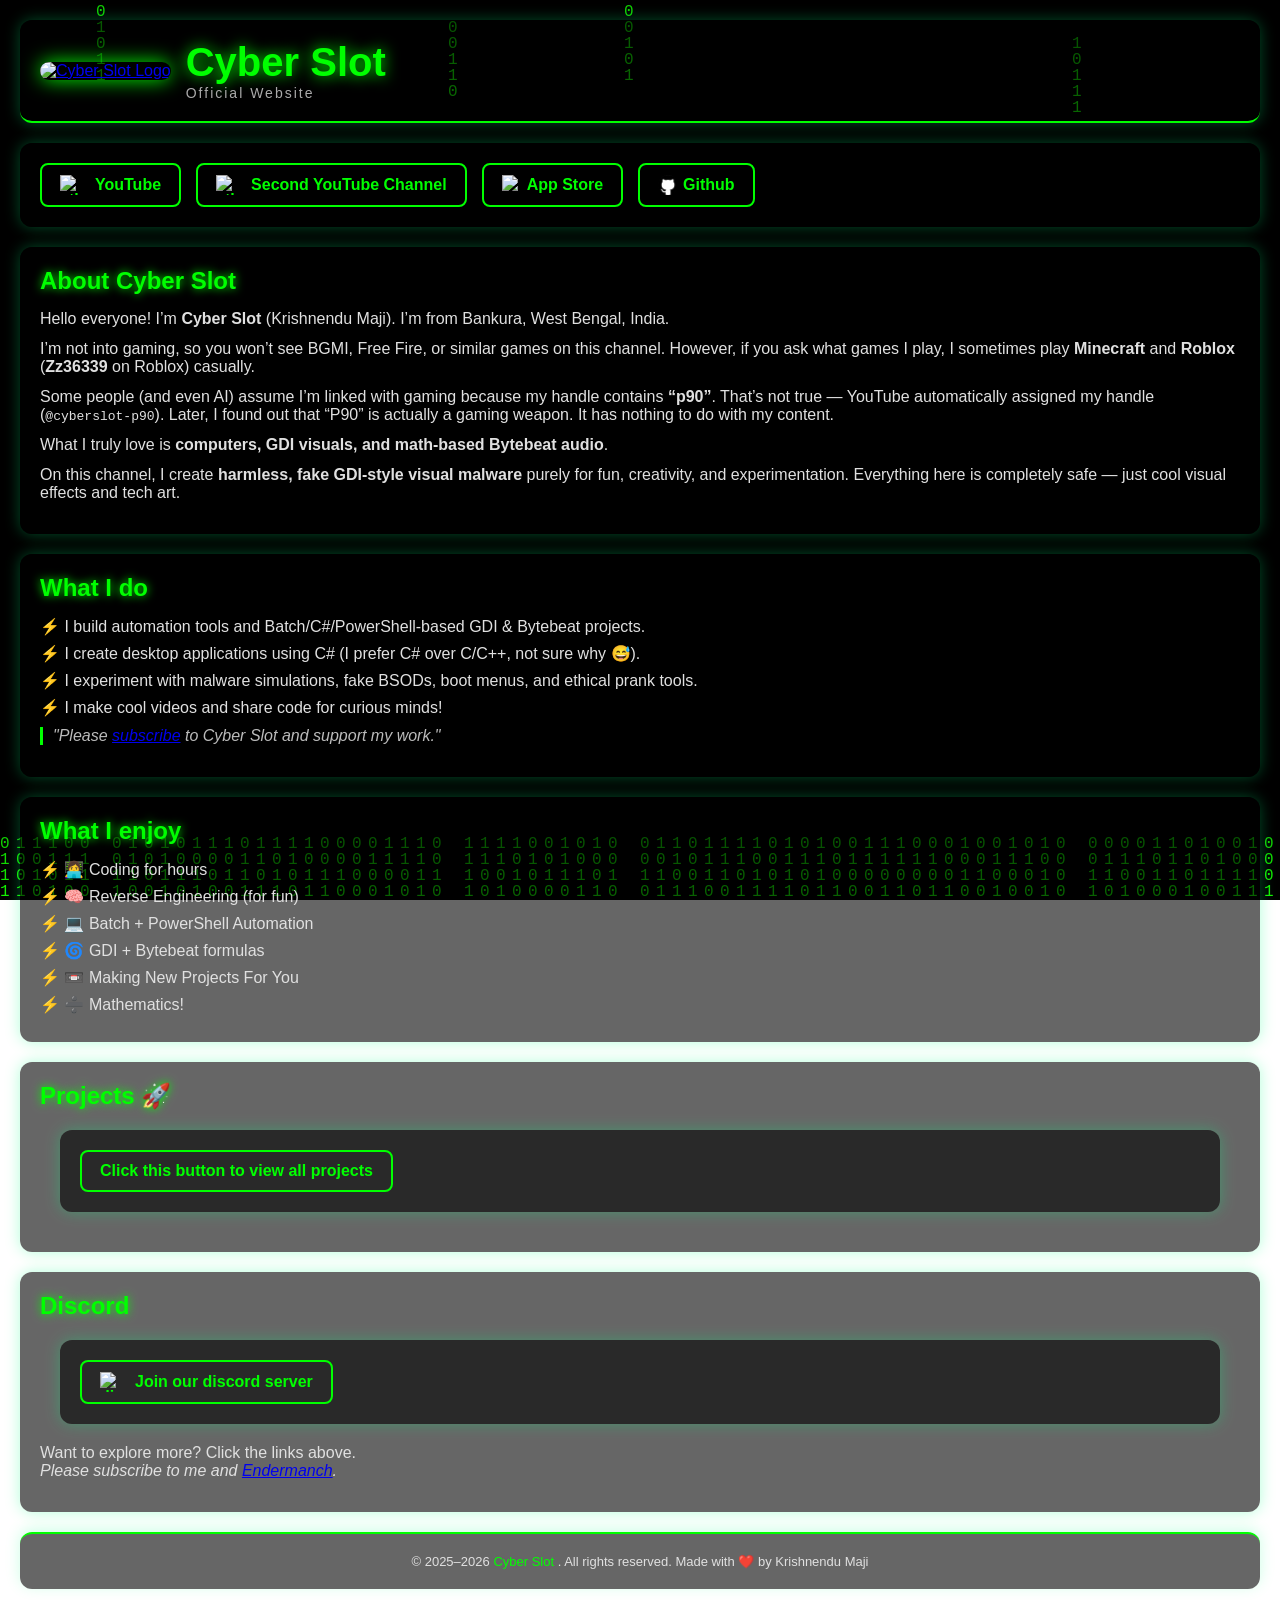
==== index.html @ 49facb72 "Fix HTML: close missing <p> in Discord section" ====
<!DOCTYPE html>
<html lang="en">
<head>
  <meta charset="UTF-8">
  <meta name="robots" content="index, follow" />
  <meta name="google-site-verification" content="vunyrB7Yv_FIi_WZ-i64jM0UIx1JqRBuxealLglxQJ4" />
  
  <script type="application/ld+json">
  {
    "@context": "https://schema.org",
    "@type": "WebSite",
    "name": "Cyber Slot",
    "url": "https://csp90.pages.dev/"
  }
  </script>

  <meta property="og:site_name" content="Cyber Slot" />
  <meta property="og:title" content="Cyber Slot - Official Website" />
  <meta property="og:description" content="I'm Cyber Slot — a C# developer, automation enthusiast, and creator of harmless GDI-style visual tech art." />
  <meta property="og:image" content="https://csp90.pages.dev/favicon.png" />
  <meta property="og:type" content="website" />
  
  <title>Cyber Slot - Official Website</title>
  <link rel="canonical" href="https://csp90.pages.dev/"/>
  <link rel="icon" href="favicon.ico" type="image/x-icon">
  <link rel="stylesheet" href="style.css">
</head>

<body>
  <canvas id="matrix"></canvas>

  <header>
    <a href="https://csp90.pages.dev/yt" target="_blank" rel="noopener noreferrer">
      <img src="https://yt3.googleusercontent.com/VQ8g2TGeoEJDsfAl1ET-XFnSaG0DplnfKsC61db86zGYPdoyXzYzHeJlGKkMxtomoSl0sKAn=s120-c-k-c0x00ffffff-no-rj" alt="Cyber Slot Logo">
    </a>
    <div>
      <h1>Cyber Slot</h1>
      <div class="subtitle">Official Website</div>
    </div>
  </header>

  <nav>
    <a href="https://csp90.pages.dev/yt" target="_blank" rel="noopener noreferrer" style="display: flex; align-items: center; gap: 5px;">
     <img src="https://upload.wikimedia.org/wikipedia/commons/thumb/0/09/YouTube_full-color_icon_%282017%29.svg/120px-YouTube_full-color_icon_%282017%29.svg.png" 
       alt="ytlogo" 
       style="width: 30px; height: 20px; gap: 8px;">
       YouTube
    </a>
    <a href="https://csp90.pages.dev/yt2" target="_blank" rel="noopener noreferrer" style="display: flex; align-items: center; gap: 5px;">
     <img src="https://upload.wikimedia.org/wikipedia/commons/thumb/0/09/YouTube_full-color_icon_%282017%29.svg/120px-YouTube_full-color_icon_%282017%29.svg.png" 
       alt="ytlogo" 
       style="width: 30px; height: 20px; gap: 8px;">
       Second YouTube Channel
    </a>
    <a href="https://csp90.pages.dev/appstore" target="_blank" rel="noopener noreferrer" style="display: flex; align-items: center; gap: 5px;">
     <img src="https://avatars.githubusercontent.com/u/210217738?v=4" 
       alt="appstorelogo" 
       style="width: 20px; height: 20px; gap: 8px;">
       App Store
    </a>
    <a href="https://csp90.pages.dev/github" target="_blank" rel="noopener noreferrer" style="display: flex; align-items: center; gap: 5px;">
     <img src="github.png" 
       alt="githublogo" 
       style="width: 20px; height: 20px; gap: 8px;">
       Github
    </a>
</nav>

 <div class="section">
  <h2>About Cyber Slot</h2>

  <p>
    Hello everyone! I’m <strong>Cyber Slot</strong> (Krishnendu Maji).
    I’m from Bankura, West Bengal, India.
  </p>

  <p>
    I’m not into gaming, so you won’t see BGMI, Free Fire, or similar games on this channel.
    However, if you ask what games I play, I sometimes play <strong>Minecraft</strong> and <strong>Roblox</strong> (<strong>Zz36339</strong> on Roblox) casually.
  </p>

  <p>
    Some people (and even AI) assume I’m linked with gaming because my handle contains
    <strong>“p90”</strong>.
    That’s not true — YouTube automatically assigned my handle
    (<code>@cyberslot-p90</code>).
    Later, I found out that “P90” is actually a gaming weapon.
    It has nothing to do with my content.
  </p>

  <p>
    What I truly love is <strong>computers, GDI visuals, and math‑based Bytebeat audio</strong>.
  </p>

  <p>
    On this channel, I create <strong>harmless, fake GDI‑style visual malware</strong>
    purely for fun, creativity, and experimentation.
    Everything here is completely safe — just cool visual effects and tech art.
  </p>
</div>
  
  
  <div class="section">
    <h2>What I do</h2>
    <ul>
      <li>I build automation tools and Batch/C#/PowerShell-based GDI & Bytebeat projects.</li>
      <li>I create desktop applications using C# (I prefer C# over C/C++, not sure why 😅).</li>
      <li>I experiment with malware simulations, fake BSODs, boot menus, and ethical prank tools.</li>
      <li>I make cool videos and share code for curious minds!</li>
    </ul>
    <p class="quote">
      "Please <a href="https://www.youtube.com/channel/UCON2q5tin1NHZ0J6G7Yi_Kw?sub_confirmation=1" target="_blank" rel="noopener noreferrer">
      subscribe</a> to Cyber Slot and support my work."
    </p>
  </div>

  <div class="section">
    <h2>What I enjoy</h2>
    <ul>
      <li>👩‍💻 Coding for hours</li>
      <li>🧠 Reverse Engineering (for fun)</li>
      <li>💻 Batch + PowerShell Automation</li>
      <li>🌀 GDI + Bytebeat formulas</li>
      <li>📼 Making New Projects For You</li>
      <li>➗ Mathematics!</li>
    </ul>
  </div>

  <div class="section">
    <h2>Projects 🚀</h2>
    <nav>
      <a href="https://csp90.pages.dev/appstore" target="_blank" rel="noopener noreferrer">Click this button to view all projects</a>
    </nav>
  </div>

  <div class="section">
    <h2>Discord</h2>
    <nav>
      <a href="https://csp90.pages.dev/discord" target="_blank" rel="noopener noreferrer" style="display: flex; align-items: center; gap: 5px;">
     <img src="https://cdn.prod.website-files.com/6257adef93867e50d84d30e2/66e278299a53f5bf88615e90_Symbol.svg" 
       alt="discordlogo" 
       style="width: 30px; height: 20px; gap: 8px;">
       Join our discord server
    </a>
    </nav>
    <p>Want to explore more? Click the links above. <br>
    <em>Please subscribe to me and <a href="https://www.youtube.com/@Endermanch" target="_blank" rel="noopener noreferrer">Endermanch</a>.</em>
    </p>
  </div>

  <footer>
  &copy; 2025–<script>document.write(new Date().getFullYear())</script>
  <a href="https://csp90.pages.dev/yt" target="_blank" rel="noopener noreferrer">
    Cyber Slot
  </a>.
  All rights reserved. Made with ❤️ by Krishnendu Maji
</footer>
  
  <!-- Matrix Rain & AI Script -->
<script src="matrix.js"></script>
<script src="ai.js"></script>
</body>
</html>
---- style.css ----
/* Reset */
    * {
      margin: 0;
      padding: 0;
      box-sizing: border-box;
    }    

    body {
      font-family: 'Segoe UI', sans-serif;
      color: #e0e0e0;
      overflow-x: hidden;
    }

    /* Matrix Rain Canvas */
    #matrix {
      position: fixed;
      top: 0; left: 0;
      width: 100%;
      height: 100%;
      z-index: -1;
      background: black;
    }

    /* Content Layout */
    header, nav, .section, footer {
      background: rgba(0, 0, 0, 0.6);
      border-radius: 12px;
      padding: 20px;
      margin: 20px;
      box-shadow: 0 0 15px rgba(0,255,128,0.3);
    }

    header {
      display: flex;
      align-items: center;
      gap: 15px;
      border-bottom: 2px solid #0f0;
    }

    header img {
      width: 75px;
      border-radius: 12px;
      box-shadow: 0 0 20px #0f0;
      transition: transform 0.4s ease;
    }

    header img:hover {
      transform: scale(1.15) rotate(6deg);
    }

    h1 {
      font-size: 2.5em;
      color: #0f0;
      text-shadow: 0 0 15px #0f0;
    }

    .subtitle {
      font-size: 14px;
      color: #aaa;
      letter-spacing: 2px;
    }

    nav {
      display: flex;
      gap: 15px;
      flex-wrap: wrap;
    }

    nav a {
      padding: 10px 18px;
      color: #0f0;
      text-decoration: none;
      font-weight: bold;
      border: 2px solid #0f0;
      border-radius: 8px;
      transition: 0.3s;
    }

    nav a:hover {
      background: #0f0;
      color: black;
      box-shadow: 0 0 20px #0f0;
    }


    .section h2 {
      color: #0f0;
      text-shadow: 0 0 10px #0f0;
      margin-bottom: 15px;
    }

    .section p {
    margin-bottom: 12px;
    }


    ul {
      list-style: none;
    }

    li {
      margin: 8px 0;
    }

    li::before {
      content: "⚡ ";
      color: #0f0;
    }

    .quote {
      font-style: italic;
      color: #bbb;
      border-left: 3px solid #0f0;
      padding-left: 10px;
      margin-top: 10px;
    }

    footer {
      text-align: center;
      font-size: 13px;
      border-top: 2px solid #0f0;
      box-shadow: 0 -3px 15px rgba(0,255,128,0.2);
    }

    footer a {
      color: #0f0;
      text-decoration: none;
    }

    footer a:hover {
      text-shadow: 0 0 10px #0f0;
    }
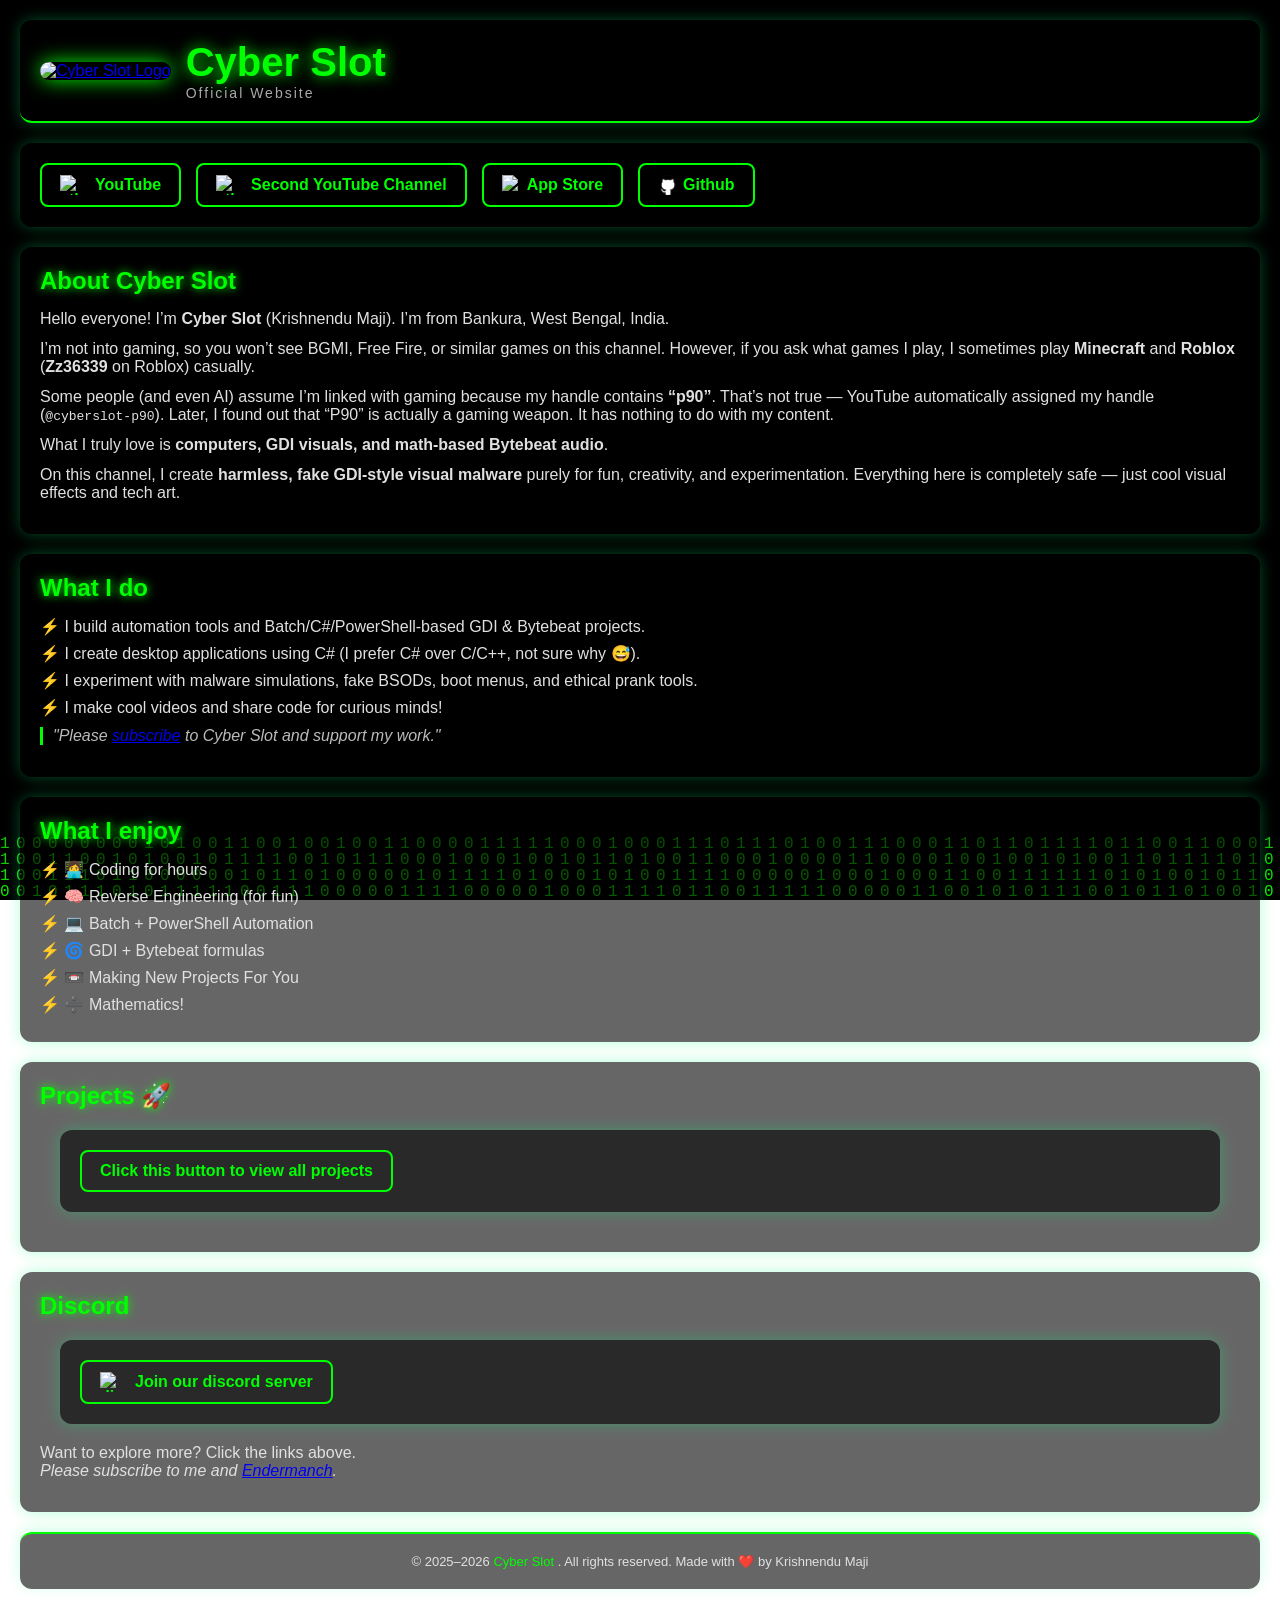
==== commit 11fb9ddd: "Update index.html" ====
--- a/index.html
+++ b/index.html
@@ -10,18 +10,18 @@
     "@context": "https://schema.org",
     "@type": "WebSite",
     "name": "Cyber Slot",
-    "url": "https://csp90.pages.dev/"
+    "url": "https://ytcyberslotp90.github.io"
   }
   </script>
 
   <meta property="og:site_name" content="Cyber Slot" />
   <meta property="og:title" content="Cyber Slot - Official Website" />
   <meta property="og:description" content="I'm Cyber Slot — a C# developer, automation enthusiast, and creator of harmless GDI-style visual tech art." />
-  <meta property="og:image" content="https://csp90.pages.dev/favicon.png" />
+  <meta property="og:image" content="https://ytcyberslotp90.github.io/favicon.ico" />
   <meta property="og:type" content="website" />
   
   <title>Cyber Slot - Official Website</title>
-  <link rel="canonical" href="https://csp90.pages.dev/"/>
+  <link rel="canonical" href="https://ytcyberslotp90.github.io/"/>
   <link rel="icon" href="favicon.ico" type="image/x-icon">
   <link rel="stylesheet" href="style.css">
 </head>
@@ -30,7 +30,7 @@
   <canvas id="matrix"></canvas>
 
   <header>
-    <a href="https://csp90.pages.dev/yt" target="_blank" rel="noopener noreferrer">
+    <a href="https://www.youtube.com/@CyberSlot-P90" target="_blank" rel="noopener noreferrer">
       <img src="https://yt3.googleusercontent.com/VQ8g2TGeoEJDsfAl1ET-XFnSaG0DplnfKsC61db86zGYPdoyXzYzHeJlGKkMxtomoSl0sKAn=s120-c-k-c0x00ffffff-no-rj" alt="Cyber Slot Logo">
     </a>
     <div>
@@ -40,25 +40,25 @@
   </header>
 
   <nav>
-    <a href="https://csp90.pages.dev/yt" target="_blank" rel="noopener noreferrer" style="display: flex; align-items: center; gap: 5px;">
+    <a href="https://www.youtube.com/@CyberSlot-P90" target="_blank" rel="noopener noreferrer" style="display: flex; align-items: center; gap: 5px;">
      <img src="https://upload.wikimedia.org/wikipedia/commons/thumb/0/09/YouTube_full-color_icon_%282017%29.svg/120px-YouTube_full-color_icon_%282017%29.svg.png" 
        alt="ytlogo" 
        style="width: 30px; height: 20px; gap: 8px;">
        YouTube
     </a>
-    <a href="https://csp90.pages.dev/yt2" target="_blank" rel="noopener noreferrer" style="display: flex; align-items: center; gap: 5px;">
+    <a href="https://www.youtube.com/@krishnendumajivlogs8626-z9h" target="_blank" rel="noopener noreferrer" style="display: flex; align-items: center; gap: 5px;">
      <img src="https://upload.wikimedia.org/wikipedia/commons/thumb/0/09/YouTube_full-color_icon_%282017%29.svg/120px-YouTube_full-color_icon_%282017%29.svg.png" 
        alt="ytlogo" 
        style="width: 30px; height: 20px; gap: 8px;">
        Second YouTube Channel
     </a>
-    <a href="https://csp90.pages.dev/appstore" target="_blank" rel="noopener noreferrer" style="display: flex; align-items: center; gap: 5px;">
+    <a href="https://ytcyberslotp90.github.io/appstore" target="_blank" rel="noopener noreferrer" style="display: flex; align-items: center; gap: 5px;">
      <img src="https://avatars.githubusercontent.com/u/210217738?v=4" 
        alt="appstorelogo" 
        style="width: 20px; height: 20px; gap: 8px;">
        App Store
     </a>
-    <a href="https://csp90.pages.dev/github" target="_blank" rel="noopener noreferrer" style="display: flex; align-items: center; gap: 5px;">
+    <a href="https://github.com/ytcyberslotp90" target="_blank" rel="noopener noreferrer" style="display: flex; align-items: center; gap: 5px;">
      <img src="github.png" 
        alt="githublogo" 
        style="width: 20px; height: 20px; gap: 8px;">
@@ -129,14 +129,14 @@
   <div class="section">
     <h2>Projects 🚀</h2>
     <nav>
-      <a href="https://csp90.pages.dev/appstore" target="_blank" rel="noopener noreferrer">Click this button to view all projects</a>
+      <a href="https://ytcyberslotp90.github.io/appstore" target="_blank" rel="noopener noreferrer">Click this button to view all projects</a>
     </nav>
   </div>
 
   <div class="section">
     <h2>Discord</h2>
     <nav>
-      <a href="https://csp90.pages.dev/discord" target="_blank" rel="noopener noreferrer" style="display: flex; align-items: center; gap: 5px;">
+      <a href="http://dsc.gg/cyberslotp90" target="_blank" rel="noopener noreferrer" style="display: flex; align-items: center; gap: 5px;">
      <img src="https://cdn.prod.website-files.com/6257adef93867e50d84d30e2/66e278299a53f5bf88615e90_Symbol.svg" 
        alt="discordlogo" 
        style="width: 30px; height: 20px; gap: 8px;">
@@ -150,13 +150,12 @@
 
   <footer>
   &copy; 2025–<script>document.write(new Date().getFullYear())</script>
-  <a href="https://csp90.pages.dev/yt" target="_blank" rel="noopener noreferrer">
+  <a href="https://www.youtube.com/@CyberSlot-P90" target="_blank" rel="noopener noreferrer">
     Cyber Slot
   </a>.
   All rights reserved. Made with ❤️ by Krishnendu Maji
 </footer>
-  
-  <!-- Matrix Rain & AI Script -->
+
 <script src="matrix.js"></script>
 <script src="ai.js"></script>
 </body>
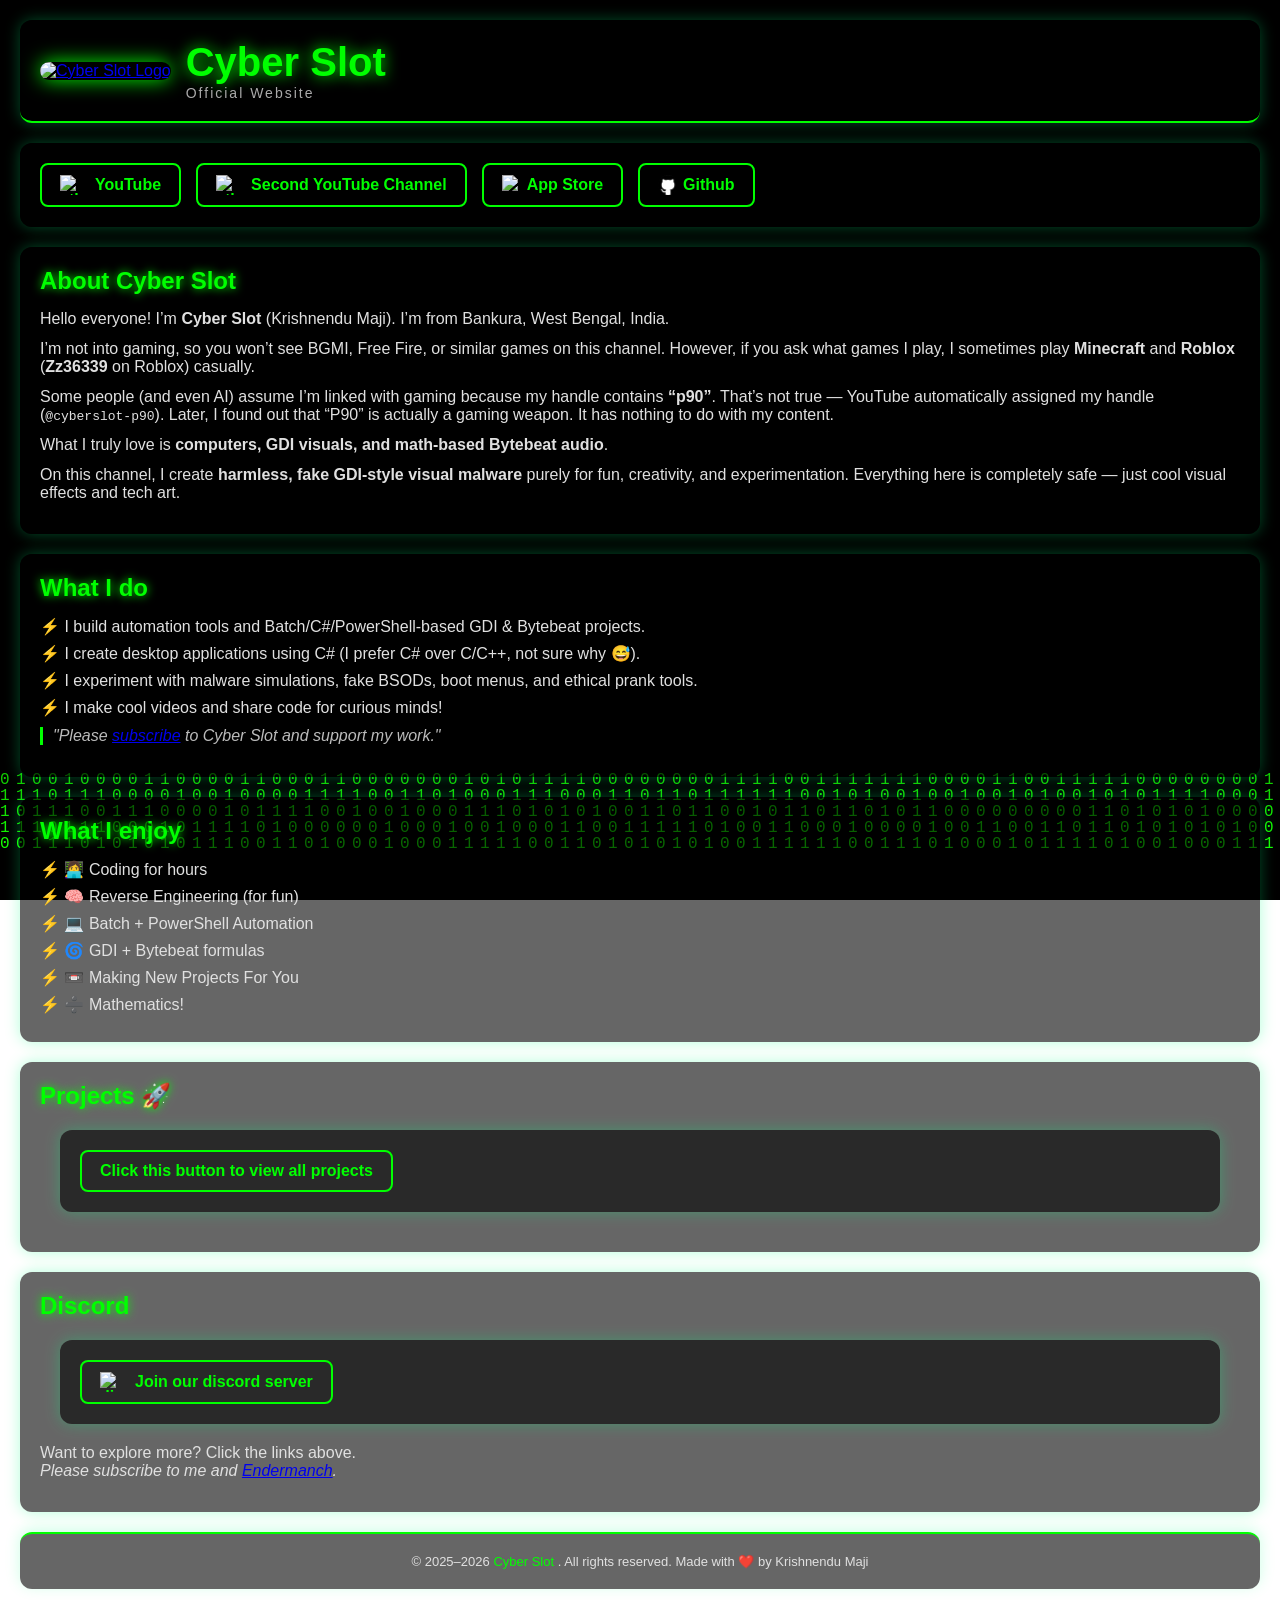
==== commit dfe415a1: "Update Google site verification meta tag" ====
--- a/index.html
+++ b/index.html
@@ -3,7 +3,7 @@
 <head>
   <meta charset="UTF-8">
   <meta name="robots" content="index, follow" />
-  <meta name="google-site-verification" content="vunyrB7Yv_FIi_WZ-i64jM0UIx1JqRBuxealLglxQJ4" />
+  <meta name="google-site-verification" content="iUZ8dsYLLbBvTRev3mJI4wjUpJKiLmA9rTaW84k38V4" />
   
   <script type="application/ld+json">
   {
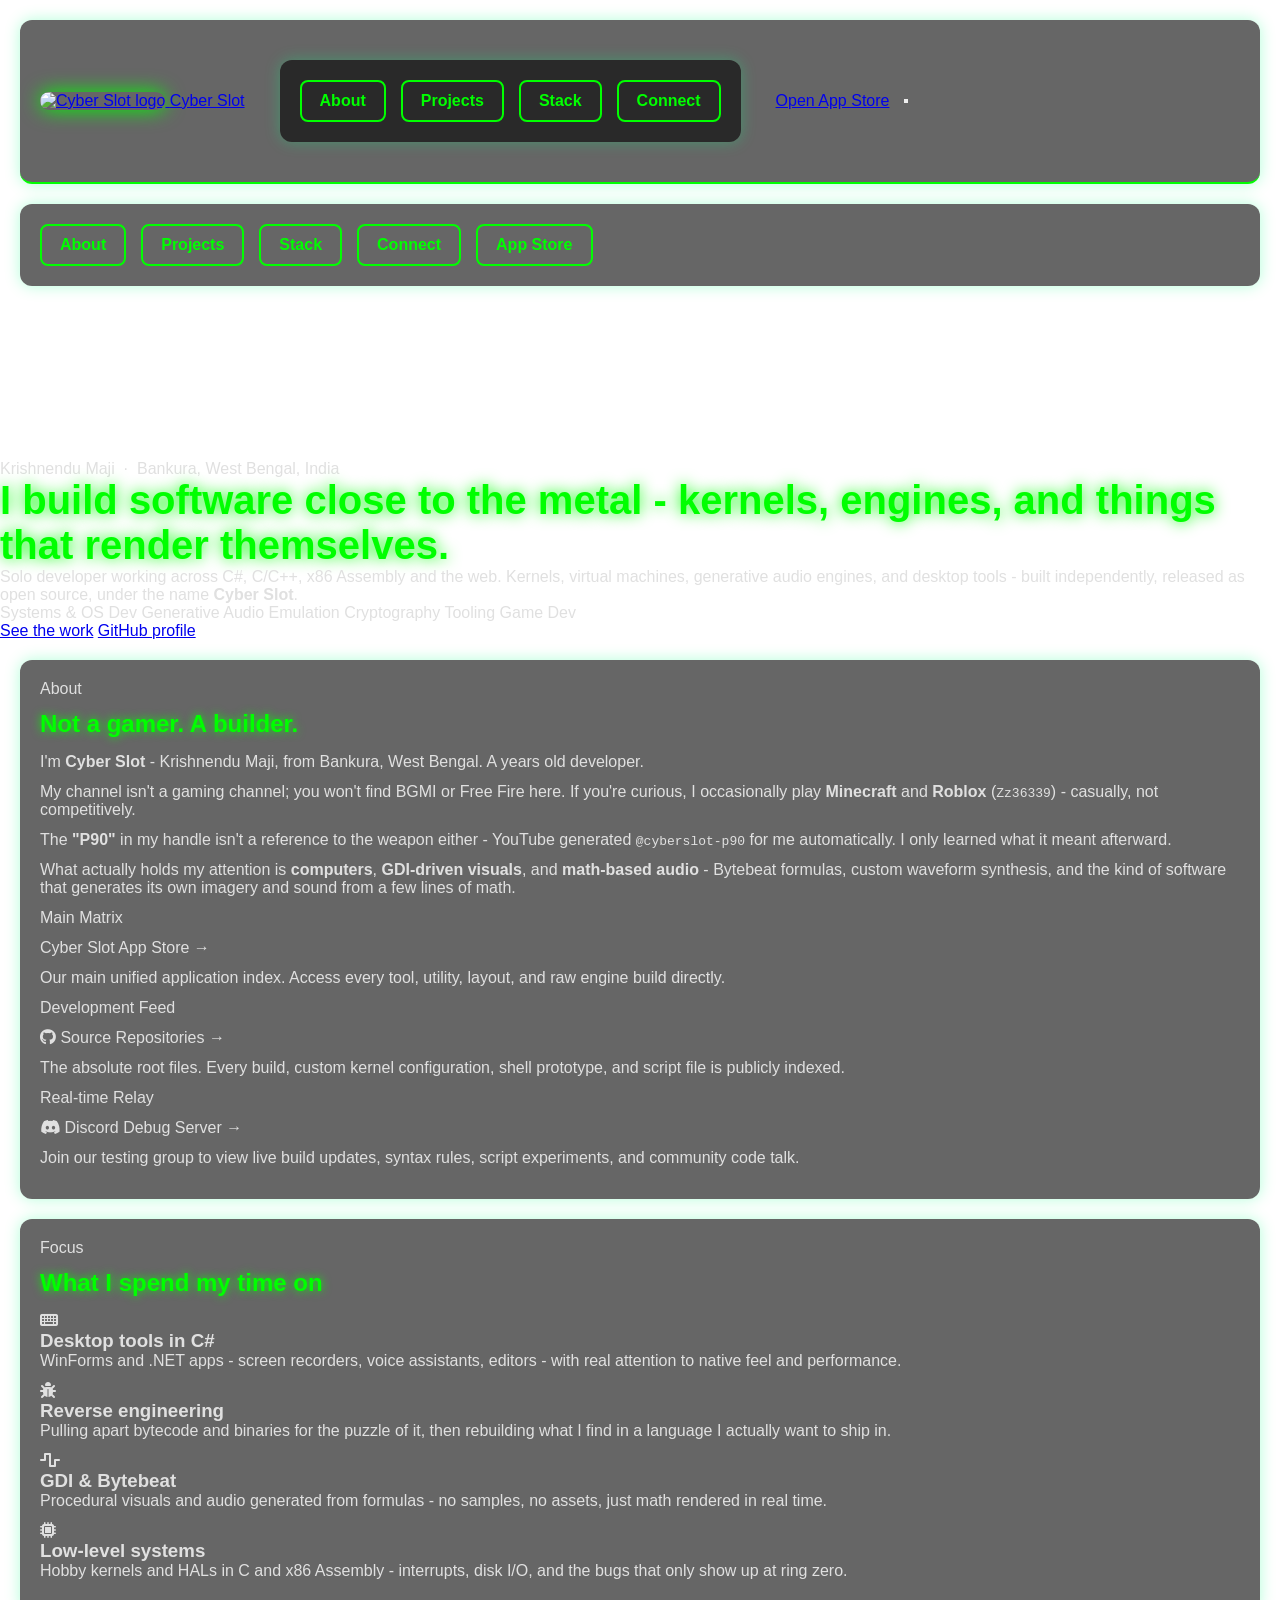
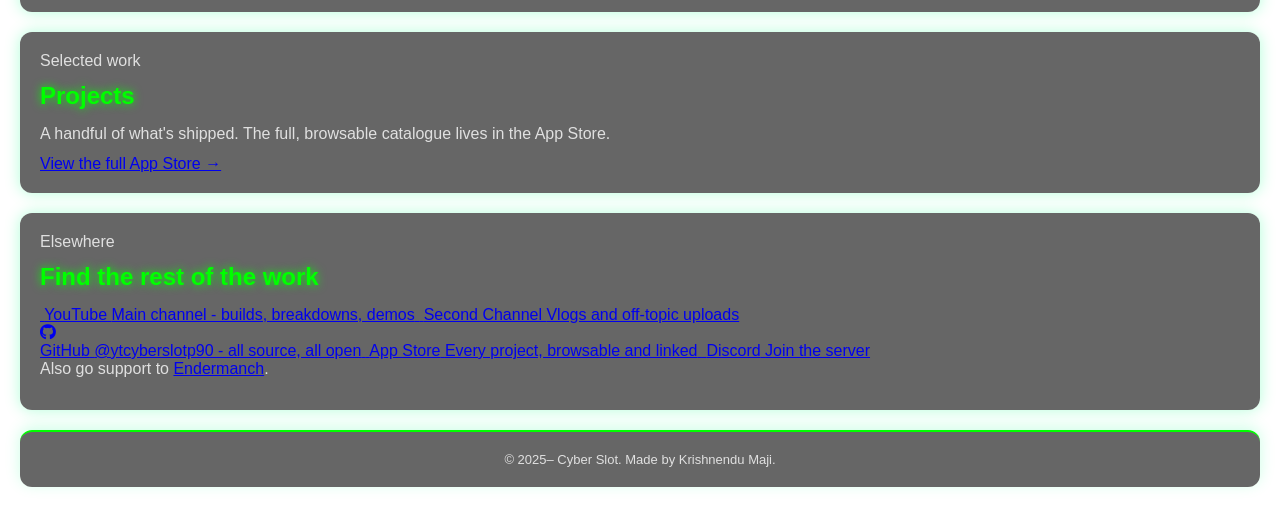
==== commit 1473cbc3: "Update index.html Updated meta tags and content for improved SEO and clarity." ====
--- a/index.html
+++ b/index.html
@@ -2,9 +2,10 @@
 <html lang="en">
 <head>
   <meta charset="UTF-8">
+  <meta name="viewport" content="width=device-width, initial-scale=1.0">
   <meta name="robots" content="index, follow" />
   <meta name="google-site-verification" content="iUZ8dsYLLbBvTRev3mJI4wjUpJKiLmA9rTaW84k38V4" />
-  
+
   <script type="application/ld+json">
   {
     "@context": "https://schema.org",
@@ -16,147 +17,244 @@
 
   <meta property="og:site_name" content="Cyber Slot" />
   <meta property="og:title" content="Cyber Slot - Official Website" />
-  <meta property="og:description" content="I'm Cyber Slot — a C# developer, automation enthusiast, and creator of harmless GDI-style visual tech art." />
+  <meta property="og:description" content="Krishnendu Maji (Cyber Slot) - systems, audio and visual software built from first principles: kernels, VMs, math-driven audio engines and desktop tools." />
   <meta property="og:image" content="https://ytcyberslotp90.github.io/favicon.ico" />
   <meta property="og:type" content="website" />
-  
-  <title>Cyber Slot - Official Website</title>
+
+  <title>Cyber Slot - Krishnendu Maji</title>
   <link rel="canonical" href="https://ytcyberslotp90.github.io/"/>
   <link rel="icon" href="favicon.ico" type="image/x-icon">
+
+  <link rel="preconnect" href="https://fonts.googleapis.com">
+  <link rel="preconnect" href="https://fonts.gstatic.com" crossorigin>
+  <link href="https://fonts.googleapis.com/css2?family=Space+Grotesk:wght@400;500;600;700&family=Inter:wght@400;500;600&family=JetBrains+Mono:wght@400;500&display=swap" rel="stylesheet">
+<link rel="stylesheet" href="https://cdnjs.cloudflare.com/ajax/libs/font-awesome/6.4.2/css/all.min.css" />
+
   <link rel="stylesheet" href="style.css">
 </head>
-
 <body>
-  <canvas id="matrix"></canvas>
-
-  <header>
-    <a href="https://www.youtube.com/@CyberSlot-P90" target="_blank" rel="noopener noreferrer">
-      <img src="https://yt3.googleusercontent.com/VQ8g2TGeoEJDsfAl1ET-XFnSaG0DplnfKsC61db86zGYPdoyXzYzHeJlGKkMxtomoSl0sKAn=s120-c-k-c0x00ffffff-no-rj" alt="Cyber Slot Logo">
+
+  <div class="grain"></div>
+  <div class="glow-field" aria-hidden="true"></div>
+
+  <header id="site-header">
+    <a class="brand" href="#top">
+      <img src="https://yt3.googleusercontent.com/VQ8g2TGeoEJDsfAl1ET-XFnSaG0DplnfKsC61db86zGYPdoyXzYzHeJlGKkMxtomoSl0sKAn=s120-c-k-c0x00ffffff-no-rj" alt="Cyber Slot logo" class="brand-logo">
+      <span class="brand-name">Cyber Slot</span>
     </a>
-    <div>
-      <h1>Cyber Slot</h1>
-      <div class="subtitle">Official Website</div>
-    </div>
+
+    <nav class="primary-nav">
+      <a href="#about">About</a>
+      <a href="#work">Projects</a>
+      <a href="#stack">Stack</a>
+      <a href="#connect">Connect</a>
+    </nav>
+
+    <a class="nav-cta" href="https://ytcyberslotp90.github.io/appstore" target="_blank" rel="noopener noreferrer">
+      Open App Store
+    </a>
+
+    <button class="nav-toggle" id="navToggle" aria-label="Toggle navigation" aria-expanded="false">
+      <span></span><span></span><span></span>
+    </button>
   </header>
 
-  <nav>
-    <a href="https://www.youtube.com/@CyberSlot-P90" target="_blank" rel="noopener noreferrer" style="display: flex; align-items: center; gap: 5px;">
-     <img src="https://upload.wikimedia.org/wikipedia/commons/thumb/0/09/YouTube_full-color_icon_%282017%29.svg/120px-YouTube_full-color_icon_%282017%29.svg.png" 
-       alt="ytlogo" 
-       style="width: 30px; height: 20px; gap: 8px;">
-       YouTube
-    </a>
-    <a href="https://www.youtube.com/@krishnendumajivlogs8626-z9h" target="_blank" rel="noopener noreferrer" style="display: flex; align-items: center; gap: 5px;">
-     <img src="https://upload.wikimedia.org/wikipedia/commons/thumb/0/09/YouTube_full-color_icon_%282017%29.svg/120px-YouTube_full-color_icon_%282017%29.svg.png" 
-       alt="ytlogo" 
-       style="width: 30px; height: 20px; gap: 8px;">
-       Second YouTube Channel
-    </a>
-    <a href="https://ytcyberslotp90.github.io/appstore" target="_blank" rel="noopener noreferrer" style="display: flex; align-items: center; gap: 5px;">
-     <img src="https://avatars.githubusercontent.com/u/210217738?v=4" 
-       alt="appstorelogo" 
-       style="width: 20px; height: 20px; gap: 8px;">
-       App Store
-    </a>
-    <a href="https://github.com/ytcyberslotp90" target="_blank" rel="noopener noreferrer" style="display: flex; align-items: center; gap: 5px;">
-     <img src="github.png" 
-       alt="githublogo" 
-       style="width: 20px; height: 20px; gap: 8px;">
-       Github
-    </a>
-</nav>
-
- <div class="section">
-  <h2>About Cyber Slot</h2>
-
-  <p>
-    Hello everyone! I’m <strong>Cyber Slot</strong> (Krishnendu Maji).
-    I’m from Bankura, West Bengal, India.
-  </p>
-
-  <p>
-    I’m not into gaming, so you won’t see BGMI, Free Fire, or similar games on this channel.
-    However, if you ask what games I play, I sometimes play <strong>Minecraft</strong> and <strong>Roblox</strong> (<strong>Zz36339</strong> on Roblox) casually.
-  </p>
-
-  <p>
-    Some people (and even AI) assume I’m linked with gaming because my handle contains
-    <strong>“p90”</strong>.
-    That’s not true — YouTube automatically assigned my handle
-    (<code>@cyberslot-p90</code>).
-    Later, I found out that “P90” is actually a gaming weapon.
-    It has nothing to do with my content.
-  </p>
-
-  <p>
-    What I truly love is <strong>computers, GDI visuals, and math‑based Bytebeat audio</strong>.
-  </p>
-
-  <p>
-    On this channel, I create <strong>harmless, fake GDI‑style visual malware</strong>
-    purely for fun, creativity, and experimentation.
-    Everything here is completely safe — just cool visual effects and tech art.
-  </p>
-</div>
-  
-  
-  <div class="section">
-    <h2>What I do</h2>
-    <ul>
-      <li>I build automation tools and Batch/C#/PowerShell-based GDI & Bytebeat projects.</li>
-      <li>I create desktop applications using C# (I prefer C# over C/C++, not sure why 😅).</li>
-      <li>I experiment with malware simulations, fake BSODs, boot menus, and ethical prank tools.</li>
-      <li>I make cool videos and share code for curious minds!</li>
-    </ul>
-    <p class="quote">
-      "Please <a href="https://www.youtube.com/channel/UCON2q5tin1NHZ0J6G7Yi_Kw?sub_confirmation=1" target="_blank" rel="noopener noreferrer">
-      subscribe</a> to Cyber Slot and support my work."
-    </p>
-  </div>
-
-  <div class="section">
-    <h2>What I enjoy</h2>
-    <ul>
-      <li>👩‍💻 Coding for hours</li>
-      <li>🧠 Reverse Engineering (for fun)</li>
-      <li>💻 Batch + PowerShell Automation</li>
-      <li>🌀 GDI + Bytebeat formulas</li>
-      <li>📼 Making New Projects For You</li>
-      <li>➗ Mathematics!</li>
-    </ul>
-  </div>
-
-  <div class="section">
-    <h2>Projects 🚀</h2>
-    <nav>
-      <a href="https://ytcyberslotp90.github.io/appstore" target="_blank" rel="noopener noreferrer">Click this button to view all projects</a>
-    </nav>
-  </div>
-
-  <div class="section">
-    <h2>Discord</h2>
-    <nav>
-      <a href="http://dsc.gg/cyberslotp90" target="_blank" rel="noopener noreferrer" style="display: flex; align-items: center; gap: 5px;">
-     <img src="https://cdn.prod.website-files.com/6257adef93867e50d84d30e2/66e278299a53f5bf88615e90_Symbol.svg" 
-       alt="discordlogo" 
-       style="width: 30px; height: 20px; gap: 8px;">
-       Join our discord server
-    </a>
-    </nav>
-    <p>Want to explore more? Click the links above. <br>
-    <em>Please subscribe to me and <a href="https://www.youtube.com/@Endermanch" target="_blank" rel="noopener noreferrer">Endermanch</a>.</em>
-    </p>
-  </div>
+  <nav class="mobile-nav" id="mobileNav">
+    <a href="#about">About</a>
+    <a href="#work">Projects</a>
+    <a href="#stack">Stack</a>
+    <a href="#connect">Connect</a>
+    <a href="https://ytcyberslotp90.github.io/appstore" target="_blank" rel="noopener noreferrer">App Store</a>
+  </nav>
+
+  <main id="top">
+
+    <!-- HERO -->
+    <section class="hero">
+      <canvas id="scene" aria-hidden="true"></canvas>
+
+      <div class="hero-inner">
+        <p class="eyebrow">Krishnendu Maji &nbsp;·&nbsp; Bankura, West Bengal, India</p>
+        <h1 class="hero-title">
+          I build <span class="grad-text">software close to the metal</span> -
+          kernels, engines, and things that render themselves.
+        </h1>
+        <p class="hero-sub">
+          Solo developer working across C#, C/C++, x86 Assembly and the web.
+          Kernels, virtual machines, generative audio engines, and desktop
+          tools - built independently, released as open source, under the
+          name <strong>Cyber Slot</strong>.
+        </p>
+
+        <div class="hero-tags">
+          <span class="pill">Systems &amp; OS Dev</span>
+          <span class="pill">Generative Audio</span>
+          <span class="pill">Emulation</span>
+          <span class="pill">Cryptography Tooling</span>
+          <span class="pill">Game Dev</span>
+        </div>
+
+        <div class="hero-actions">
+          <a class="btn btn-primary" href="#work">See the work</a>
+          <a class="btn btn-ghost" href="https://github.com/ytcyberslotp90" target="_blank" rel="noopener noreferrer">GitHub profile</a>
+        </div>
+      </div>
+
+      <div class="scroll-cue" aria-hidden="true"><span></span></div>
+    </section>
+
+    <!-- ABOUT -->
+    <section class="section" id="about">
+      <div class="section-grid">
+        <div class="section-copy">
+          <p class="section-kicker">About</p>
+          <h2>Not a gamer. A builder.</h2>
+          <p>
+            I'm <strong>Cyber Slot</strong> - Krishnendu Maji, from Bankura,
+            West Bengal. A <code><span id="age"></span></code> years old developer.
+          </p>
+          
+          <p>
+            My channel isn't a gaming channel; you won't find
+            BGMI or Free Fire here. If you're curious, I occasionally play
+            <strong>Minecraft</strong> and <strong>Roblox</strong>
+            (<code>Zz36339</code>) - casually, not competitively.
+          </p>
+          <p>
+            The <strong>"P90"</strong> in my handle isn't a reference to the
+            weapon either - YouTube generated <code>@cyberslot-p90</code> for
+            me automatically. I only learned what it meant afterward.
+          </p>
+          <p>
+            What actually holds my attention is <strong>computers</strong>,
+            <strong>GDI-driven visuals</strong>, and
+            <strong>math-based audio</strong> - Bytebeat formulas, custom
+            waveform synthesis, and the kind of software that generates its
+            own imagery and sound from a few lines of math.
+          </p>
+        </div>
+
+        <div class="section-aside">
+          <div class="glass-card fact-card">
+            <p class="fact-label">Main Matrix</p>
+            <p class="fact-title"><a href="https://ytcyberslotp90.github.io/appstore" target="_blank" style="color: var(--c-cyan); text-decoration: none;"> Cyber Slot App Store →</a></p>
+            <p class="fact-body">Our main unified application index. Access every tool, utility, layout, and raw engine build directly.</p>
+          </div>
+
+          <div class="glass-card fact-card">
+            <p class="fact-label">Development Feed</p>
+            <p class="fact-title"><a href="https://github.com/ytcyberslotp90?tab=repositories" target="_blank" style="color: var(--c-violet); text-decoration: none;"><i class="fa-brands fa-github"></i> Source Repositories →</a></p>
+            <p class="fact-body">The absolute root files. Every build, custom kernel configuration, shell prototype, and script file is publicly indexed.</p>
+          </div>
+
+          <div class="glass-card fact-card">
+            <p class="fact-label">Real-time Relay</p>
+            <p class="fact-title"><a href="http://dsc.gg/cyberslotp90" target="_blank" style="color: var(--c-pink); text-decoration: none;"><i class="fa-brands fa-discord"></i> Discord Debug Server →</a></p>
+            <p class="fact-body">Join our testing group to view live build updates, syntax rules, script experiments, and community code talk.</p>
+          </div>
+        </div>
+        </div>
+      </div>
+    </section>
+
+    <!-- WHAT I DO / ENJOY -->
+    <section class="section" id="focus">
+      <p class="section-kicker center">Focus</p>
+      <h2 class="center">What I spend my time on</h2>
+
+      <div class="focus-grid">
+        <div class="glass-card tilt-card">
+          <div class="focus-icon"><i class="fa-solid fa-keyboard"></i></div>
+          <h3>Desktop tools in C#</h3>
+          <p>WinForms and .NET apps - screen recorders, voice assistants,
+            editors - with real attention to native feel and performance.</p>
+        </div>
+        <div class="glass-card tilt-card">
+          <div class="focus-icon"><i class="fa-solid fa-bug"></i></div>
+          <h3>Reverse engineering</h3>
+          <p>Pulling apart bytecode and binaries for the puzzle of it, then
+            rebuilding what I find in a language I actually want to ship in.</p>
+        </div>
+        <div class="glass-card tilt-card">
+          <div class="focus-icon"><i class="fa-solid fa-wave-square"></i></div>
+          <h3>GDI &amp; Bytebeat</h3>
+          <p>Procedural visuals and audio generated from formulas - no
+            samples, no assets, just math rendered in real time.</p>
+        </div>
+        <div class="glass-card tilt-card">
+          <div class="focus-icon"><i class="fa-solid fa-microchip"></i></div>
+          <h3>Low-level systems</h3>
+          <p>Hobby kernels and HALs in C and x86 Assembly - interrupts,
+            disk I/O, and the bugs that only show up at ring zero.</p>
+        </div>
+      </div>
+    </section>
+
+    <!-- PROJECTS -->
+    <section class="section" id="work">
+      <p class="section-kicker center">Selected work</p>
+      <h2 class="center">Projects</h2>
+      <p class="section-lede center">
+        A handful of what's shipped. The full, browsable catalogue lives in
+        the App Store.
+      </p>
+
+      <div class="work-more">
+        <a class="btn btn-ghost" href="https://ytcyberslotp90.github.io/appstore" target="_blank" rel="noopener noreferrer">
+          View the full App Store →
+        </a>
+      </div>
+    </section>
+
+    <!-- CONNECT -->
+    <section class="section" id="connect">
+      <p class="section-kicker center">Elsewhere</p>
+      <h2 class="center">Find the rest of the work</h2>
+
+      <div class="connect-grid">
+        <a class="glass-card connect-card tilt-card" href="https://www.youtube.com/@CyberSlot-P90" target="_blank" rel="noopener noreferrer">
+          <img class="connect-icon" src="https://upload.wikimedia.org/wikipedia/commons/thumb/0/09/YouTube_full-color_icon_%282017%29.svg/120px-YouTube_full-color_icon_%282017%29.svg.png" alt="">
+          <span class="connect-title">YouTube</span>
+          <span class="connect-sub">Main channel - builds, breakdowns, demos</span>
+        </a>
+
+        <a class="glass-card connect-card tilt-card" href="https://www.youtube.com/@krishnendumajivlogs8626-z9h" target="_blank" rel="noopener noreferrer">
+          <img class="connect-icon" src="https://upload.wikimedia.org/wikipedia/commons/thumb/0/09/YouTube_full-color_icon_%282017%29.svg/120px-YouTube_full-color_icon_%282017%29.svg.png" alt="">
+          <span class="connect-title">Second Channel</span>
+          <span class="connect-sub">Vlogs and off-topic uploads</span>
+        </a>
+
+        <a class="glass-card connect-card tilt-card" href="https://github.com/ytcyberslotp90" target="_blank" rel="noopener noreferrer">
+          <div class="connect-icon"><i class="fa-brands fa-github"></i></div>
+          <span class="connect-title">GitHub</span>
+          <span class="connect-sub">@ytcyberslotp90 - all source, all open</span>
+        </a>
+
+        <a class="glass-card connect-card tilt-card" href="https://ytcyberslotp90.github.io/appstore" target="_blank" rel="noopener noreferrer">
+          <img class="connect-icon" src="https://avatars.githubusercontent.com/u/210217738?v=4" alt="">
+          <span class="connect-title">App Store</span>
+          <span class="connect-sub">Every project, browsable and linked</span>
+        </a>
+
+        <a class="glass-card connect-card tilt-card" href="http://dsc.gg/cyberslotp90" target="_blank" rel="noopener noreferrer">
+          <img class="connect-icon" src="https://cdn.prod.website-files.com/6257adef93867e50d84d30e2/66e278299a53f5bf88615e90_Symbol.svg" alt="">
+          <span class="connect-title">Discord</span>
+          <span class="connect-sub">Join the server</span>
+        </a>
+      </div>
+
+      <p class="shoutout">
+        Also go support to <a href="https://www.youtube.com/@Endermanch" target="_blank" rel="noopener noreferrer">Endermanch</a>.
+      </p>
+    </section>
+
+  </main>
 
   <footer>
-  &copy; 2025–<script>document.write(new Date().getFullYear())</script>
-  <a href="https://www.youtube.com/@CyberSlot-P90" target="_blank" rel="noopener noreferrer">
-    Cyber Slot
-  </a>.
-  All rights reserved. Made with ❤️ by Krishnendu Maji
-</footer>
-
-<script src="matrix.js"></script>
-<script src="ai.js"></script>
+    <span>&copy; 2025–<span id="year"></span> Cyber Slot. Made by Krishnendu Maji.</span>
+  </footer>
+
+  <script src="https://cdnjs.cloudflare.com/ajax/libs/three.js/r128/three.min.js"></script>
+  <script src="script.js"></script>
 </body>
 </html>
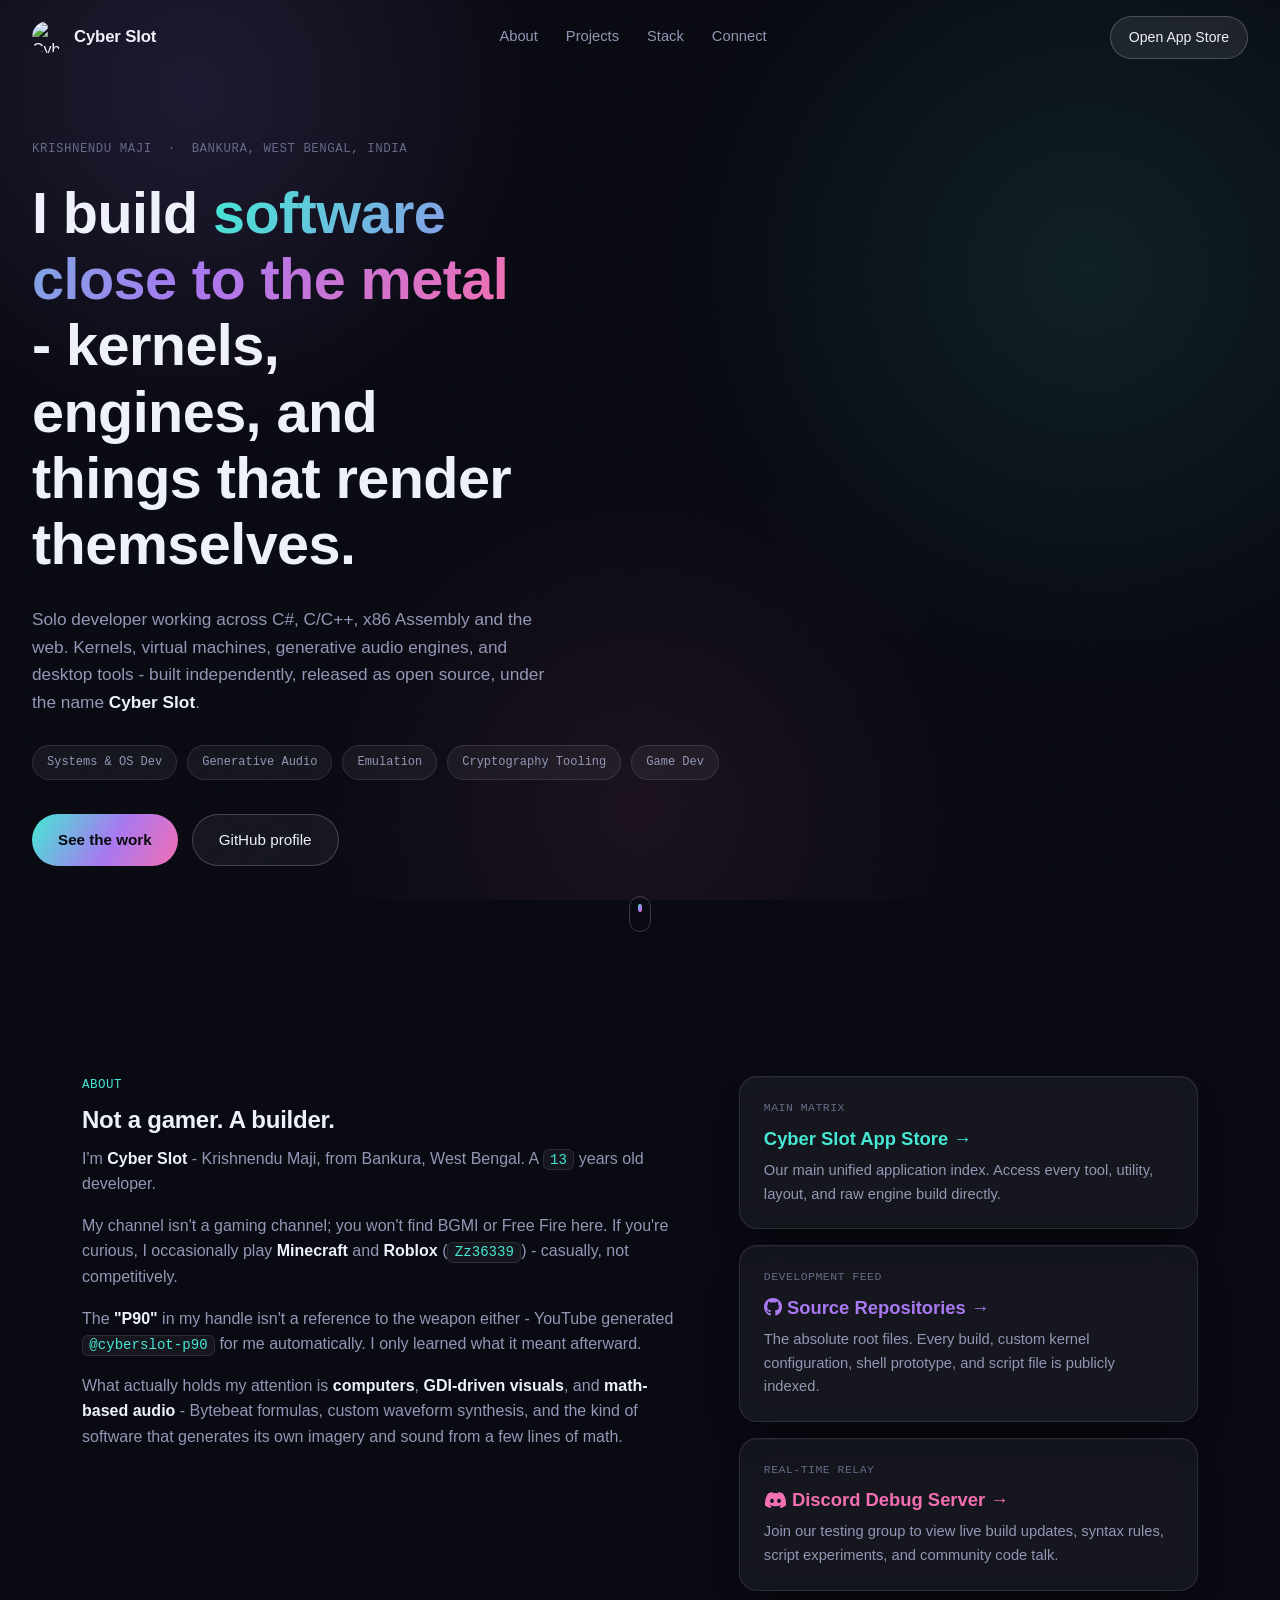
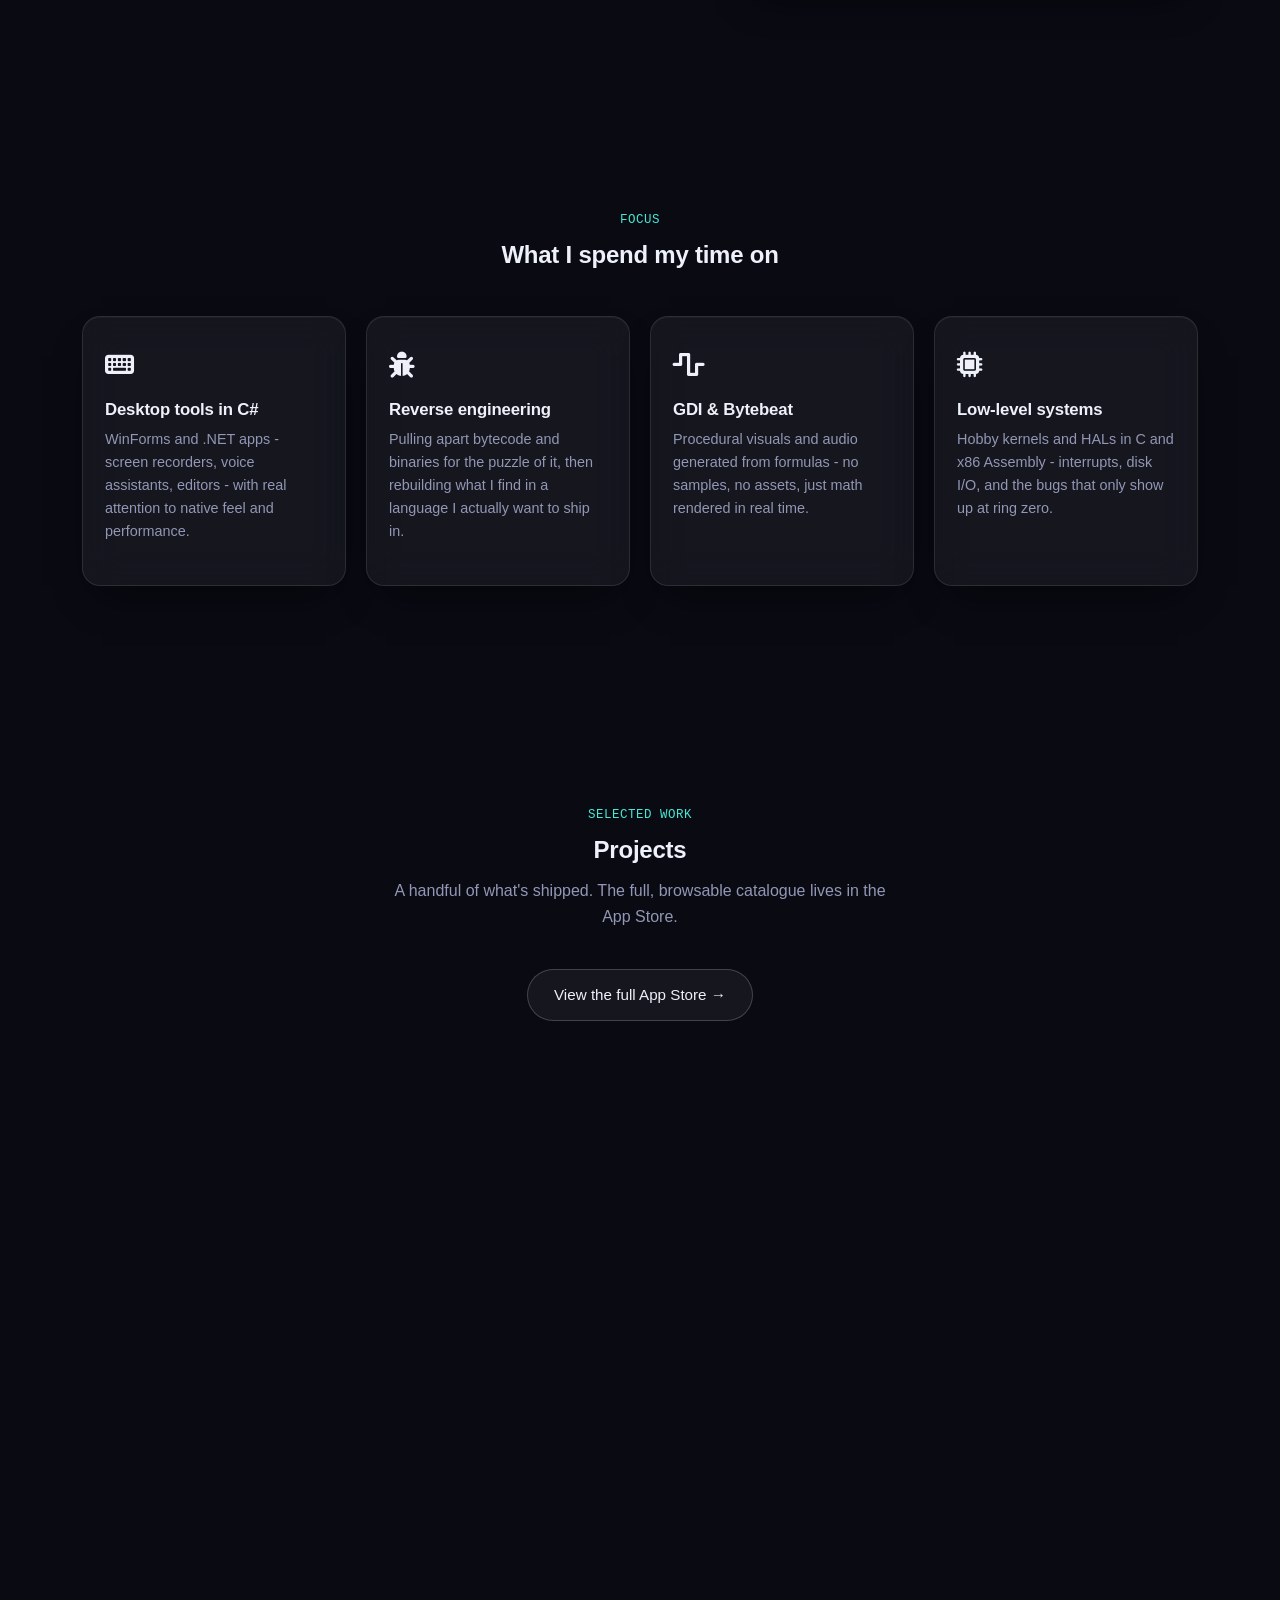
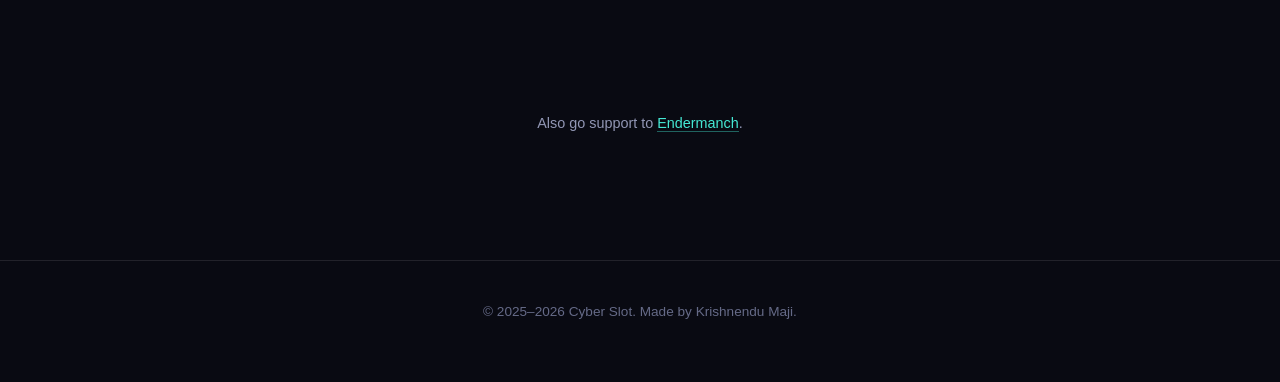
==== commit 1474f77a: "Don't See the website's source code." ====
--- a/index.html
+++ b/index.html
@@ -1,3 +1,135 @@
+<!--
+⠀⠀⠀⠀⢠⡶⠚⢷⣤⡀⠀⠀⠀⠀⠀⣲⡶⠛⠻⣆⠀⠀⠀⠀⠀⠀⠀⠀⠀⠀
+⠀⠀⠀⢠⡿⠁⠀⠀⠙⣷⣄⠀⢀⣴⡟⠁⠀⠀⢷⢹⡆⠀⠀⠀⠀⠀⠀⠀⠀⠀
+⠀⠀⠀⣾⠃⠀⠠⠶⠚⠛⠛⠛⠛⠋⠀⠀⣀⡀⢸⠈⣿⠀⠀⠀⠀⠀⠀⠀⠀⠀
+⠀⠀⢸⣏⡔⠋⠀⠀⠀⠀⠀⠀⠀⠀⠀⠚⠉⠉⣿⠀⢹⠀⠀⠀⠀⠀⠀⠀⠀⠀
+⠀⠀⢾⠏⠀⠀⠀⠀⠀⠀⠀⠀⠀⠀⠀⠀⠀⠀⠸⠀⢸⡇⠀⠀⠀⠀⠀⠀⠀⠀
+⠀⢠⣿⢠⣶⡆⠀⠀⠀⠀⣀⣀⠀⠀⠀⠀⠀⠀⠀⠀⢸⡇⠀⠀⠀⠀⠀⠀⠀⠀
+⢒⡾⠁⠘⠟⠁⠀⠀⠀⠀⣿⣿⡆⠀⠀⠀⠀⠀⠀⠀⢸⡇⠀⠀⠀⠀⠀⠀⠀⠀
+⠉⣧⠀⠀⠀⠀⠃⠀⠀⠀⠈⠉⠠⣍⠀⠀⠀⠀⠀⠀⣸⡇⢀⣤⠶⠛⠛⠻⢦
+⠀⠸⣧⡀⠀⠀⠀⠀⠀⠀⠀⠀⠀⠀⠀⠀⠀⠀⠀⣰⡟⣴⠟⠁⠀⠀⠀⠀⠀ ⢻
+⠀⠀⠀⠛⣷⡦⠀⠀⠀⠀⠀⠀⠀⠀⣀⣀⣤⡴⠞⠋⢠⡟⠀⠀⠀⠀⠀⠀⢀⡾
+⠀⠀⠀⢰⡿⠀⠀⠀⠀⠀⠀⠀⠀⠀⠀⠀⠉⠳⣤⡀⢸⠃⠀⠀⠀⠀⢠⡶⠟⠁
+⠀⠀⠀⣸⠇⠀⠀⠀⠀⠀⠀⠀⠀⠀⠀⠀⠀⠀⠘⢷⣹⡄⠀⠀⠀⠀⣼⠀⠀⠀
+⠀⠀⠀⣿⠀⠀⠀⠀⠀⠀⠀⠀⠀⠀⠀⠀⠀⠀⡀⠈⢿⣇⠀⠀⠀⠀⢹⡄⠀⠀
+⠀⠀⠀⢸⡀⢀⠀⠀⠀⠀⠀⠀⠀⠀⠀⠀⠀⠀⠀⠀⠈⣿⡄⠀⠀⠀⠈⣧⠀⠀
+⠀⠀⠀⢸⡇⠘⡇⠀⠀⠀⠀⠀⠀⠀⣀⠀⠀⠀⠀⠀⠀⢸⣿⠀⠀⠀⠀⢹⡇⠀
+⠀⠀⠀⢸⡇⠀⠙⠀⠀⠀⠀⠀⢠⠞⠁⠀⠀⠀⠀⠀⠀⠀⣿⠇⠀⠀⠀⢸⡇⠀
+⠀⠀⠀⢸⡇⠀⢸⡆⠀⠀⠀⠀⣟⠀⠀⠀⠀⠀⠀⠀⠀⠀⠛⠀⠀⠀⠀⣸⠇⠀
+⠀⠀⠀⢸⣿⠀⠀⡇⠀⠀⠀⠀⣿⡀⠀⠀⠀⠀⠀⠀⠀⢀⡇⠀⠀⢀⣴⡟⠁⠀
+⠀⠀⠀⠘⠿⠶⢶⢧⣦⣦⡴⢾⣥⣽⣤⣤⣤⣤⣤⣤⡴⣯⡤⠴⠶⠛⠋⠀⠀⠀
+
+𝓛𝓮𝓰𝓮𝓷𝓭𝓪𝓻𝔂 𝓒𝓸𝓹𝔂 𝓒𝓪𝓽 𝓐𝔀𝓪𝓻𝓭𝓼 - 2026 !
+
+Congratulations.
+
+You pressed Ctrl+U or F12. IDK.
+
+Curiosity Level:
+████████████████████ 100%
+
+You've successfully entered the forbidden basement where CSS cries,
+JavaScript questions its existence,
+and HTML pretends it's doing all the work.
+
+────────────────────────────────────────────
+
+So...
+You came here to inspect the source?
+
+Nice.
+
+You expected:
+✔ Minified code
+✔ Obfuscated variables
+✔ 7MB of React dependencies
+✔ 14 different npm packages to print "Hello World"
+
+Instead...
+You found a cat.
+
+That's already a better start than half the websites on the internet.
+
+────────────────────────────────────────────
+
+If you're here to learn...
+
+You're awesome. ❤️
+
+If you're here to copy...
+
+Go ahead.
+
+Just remember...
+
+Copying the code copies the code.
+
+It doesn't copy the 3AM debugging sessions,
+the random "WHY DOES THIS WORK??" moments,
+the 600 browser refreshes,
+or the emotional damage caused by one missing semicolon.
+
+────────────────────────────────────────────
+
+Developer Starter Pack:
+
+□ Write code
+□ It doesn't work
+□ Add console.log()
+□ Somehow it works
+□ Remove console.log()
+□ It breaks again
+□ Question your career choices
+☑ Open Ctrl+U or F12 on random websites
+
+────────────────────────────────────────────
+
+If you've reached this far...
+
+Congratulations.
+
+You've officially spent more time reading HTML comments
+than most people spend reading documentation.
+
+Achievement Unlocked:
+🏆 Legendary Copy Cat
+
+Bonus Achievement:
+🏆 Professional "I'll just borrow this code..."
+
+Ultra Bonus Achievement:
+🏆 "I know exactly what this code does."
+(He did not.)
+
+────────────────────────────────────────────
+
+Remember...
+
+You can copy my HTML.
+You can copy my CSS.
+You can copy my JavaScript.
+
+But if you copy my bugs...
+
+They're your features now. 😎
+
+────────────────────────────────────────────
+
+Now close Ctrl+U,
+touch some grass 🌱,
+write something awesome,
+and make the internet a little cooler.
+
+Or keep scrolling...
+
+There are probably more comments hidden somewhere.
+
+Good luck, fellow developer.
+
+                         ~𝑪𝒚𝒃𝒆𝒓 𝑺𝒍𝒐𝒕
+-->
+
+
 <!DOCTYPE html>
 <html lang="en">
 <head>
@@ -255,6 +387,7 @@
   </footer>
 
   <script src="https://cdnjs.cloudflare.com/ajax/libs/three.js/r128/three.min.js"></script>
+  <script src="ai.js"></script>
   <script src="script.js"></script>
 </body>
 </html>
--- a/style.css
+++ b/style.css
@@ -1,133 +1,406 @@
-    /* Reset */
-    * {
-      margin: 0;
-      padding: 0;
-      box-sizing: border-box;
-    }    
-
-    body {
-      font-family: 'Segoe UI', sans-serif;
-      color: #e0e0e0;
-      overflow-x: hidden;
-    }
-
-    /* Matrix Rain Canvas */
-    #matrix {
-      position: fixed;
-      top: 0; left: 0;
-      width: 100%;
-      height: 100%;
-      z-index: -1;
-      background: black;
-    }
-
-    /* Content Layout */
-    header, nav, .section, footer {
-      background: rgba(0, 0, 0, 0.6);
-      border-radius: 12px;
-      padding: 20px;
-      margin: 20px;
-      box-shadow: 0 0 15px rgba(0,255,128,0.3);
-    }
-
-    header {
-      display: flex;
-      align-items: center;
-      gap: 15px;
-      border-bottom: 2px solid #0f0;
-    }
-
-    header img {
-      width: 75px;
-      border-radius: 12px;
-      box-shadow: 0 0 20px #0f0;
-      transition: transform 0.4s ease;
-    }
-
-    header img:hover {
-      transform: scale(1.15) rotate(6deg);
-    }
-
-    h1 {
-      font-size: 2.5em;
-      color: #0f0;
-      text-shadow: 0 0 15px #0f0;
-    }
-
-    .subtitle {
-      font-size: 14px;
-      color: #aaa;
-      letter-spacing: 2px;
-    }
-
-    nav {
-      display: flex;
-      gap: 15px;
-      flex-wrap: wrap;
-    }
-
-    nav a {
-      padding: 10px 18px;
-      color: #0f0;
-      text-decoration: none;
-      font-weight: bold;
-      border: 2px solid #0f0;
-      border-radius: 8px;
-      transition: 0.3s;
-    }
-
-    nav a:hover {
-      background: #0f0;
-      color: black;
-      box-shadow: 0 0 20px #0f0;
-    }
-
-
-    .section h2 {
-      color: #0f0;
-      text-shadow: 0 0 10px #0f0;
-      margin-bottom: 15px;
-    }
-
-    .section p {
-    margin-bottom: 12px;
-    }
-
-
-    ul {
-      list-style: none;
-    }
-
-    li {
-      margin: 8px 0;
-    }
-
-    li::before {
-      content: "⚡ ";
-      color: #0f0;
-    }
-
-    .quote {
-      font-style: italic;
-      color: #bbb;
-      border-left: 3px solid #0f0;
-      padding-left: 10px;
-      margin-top: 10px;
-    }
-
-    footer {
-      text-align: center;
-      font-size: 13px;
-      border-top: 2px solid #0f0;
-      box-shadow: 0 -3px 15px rgba(0,255,128,0.2);
-    }
-
-    footer a {
-      color: #0f0;
-      text-decoration: none;
-    }
-
-    footer a:hover {
-      text-shadow: 0 0 10px #0f0;
-    }
-
+/* ============================================================
+   Cyber Slot — design tokens
+   ============================================================ */
+:root {
+  --c-bg: #090a12;
+  --c-bg-elev: #10121d;
+  --c-glass: rgba(255, 255, 255, 0.05);
+  --c-glass-strong: rgba(255, 255, 255, 0.08);
+  --c-border: rgba(255, 255, 255, 0.10);
+  --c-border-hi: rgba(255, 255, 255, 0.20);
+
+  --c-text: #eef0fa;
+  --c-text-dim: #9297b5;
+  --c-text-faint: #656a87;
+
+  --c-cyan: #45e8d4;
+  --c-violet: #a878f0;
+  --c-pink: #f26fb2;
+
+  --grad: linear-gradient(120deg, var(--c-cyan) 0%, var(--c-violet) 55%, var(--c-pink) 100%);
+  --grad-soft: linear-gradient(120deg, rgba(69,232,212,.35) 0%, rgba(168,120,240,.35) 55%, rgba(242,111,178,.35) 100%);
+
+  --font-display: 'Space Grotesk', 'Inter', sans-serif;
+  --font-body: 'Inter', sans-serif;
+  --font-mono: 'JetBrains Mono', monospace;
+
+  --radius: 18px;
+  --radius-sm: 12px;
+  --ease: cubic-bezier(.22, 1, .36, 1);
+}
+
+/* ============================================================
+   Reset & base
+   ============================================================ */
+* { box-sizing: border-box; }
+html { scroll-behavior: smooth; }
+
+@media (prefers-reduced-motion: reduce) {
+  html { scroll-behavior: auto; }
+  *, *::before, *::after {
+    animation-duration: 0.001ms !important;
+    animation-iteration-count: 1 !important;
+    transition-duration: 0.001ms !important;
+    scroll-behavior: auto !important;
+  }
+}
+
+body {
+  margin: 0;
+  background: var(--c-bg);
+  color: var(--c-text);
+  font-family: var(--font-body);
+  font-size: 16px;
+  line-height: 1.6;
+  -webkit-font-smoothing: antialiased;
+  overflow-x: hidden;
+}
+
+h1, h2, h3 {
+  font-family: var(--font-display);
+  font-weight: 600;
+  line-height: 1.15;
+  margin: 0 0 .5em;
+  letter-spacing: -0.01em;
+}
+
+p { margin: 0 0 1em; color: var(--c-text-dim); }
+a { color: inherit; text-decoration: none; }
+code {
+  font-family: var(--font-mono);
+  font-size: 0.88em;
+  background: var(--c-glass);
+  border: 1px solid var(--c-border);
+  padding: .1em .45em;
+  border-radius: 6px;
+  color: var(--c-cyan);
+}
+strong { color: var(--c-text); font-weight: 600; }
+
+img { max-width: 100%; display: block; }
+
+/* ============================================================
+   Custom gradient scrollbar
+   ============================================================ */
+html { scrollbar-width: thin; scrollbar-color: #7b8bd8 transparent; }
+
+::-webkit-scrollbar { width: 12px; }
+::-webkit-scrollbar-track { background: var(--c-bg); }
+::-webkit-scrollbar-thumb {
+  background-image: var(--grad);
+  border-radius: 10px;
+  border: 3px solid var(--c-bg);
+  background-clip: padding-box;
+}
+::-webkit-scrollbar-thumb:hover {
+  filter: brightness(1.15);
+}
+
+/* ============================================================
+   Ambient background
+   ============================================================ */
+.grain {
+  position: fixed; inset: 0; pointer-events: none; z-index: 1;
+  opacity: 0.035; mix-blend-mode: overlay;
+  background-image: url("data:image/svg+xml,%3Csvg xmlns='http://www.w3.org/2000/svg' width='120' height='120'%3E%3Cfilter id='n'%3E%3CfeTurbulence type='fractalNoise' baseFrequency='0.9' numOctaves='2' stitchTiles='stitch'/%3E%3C/filter%3E%3Crect width='100%25' height='100%25' filter='url(%23n)'/%3E%3C/svg%3E");
+}
+
+.glow-field {
+  position: fixed; inset: 0; z-index: 0; pointer-events: none;
+  background:
+    radial-gradient(600px 600px at 15% 10%, rgba(168,120,240,0.14), transparent 60%),
+    radial-gradient(700px 700px at 85% 30%, rgba(69,232,212,0.10), transparent 60%),
+    radial-gradient(600px 600px at 50% 90%, rgba(242,111,178,0.08), transparent 60%);
+}
+
+/* ============================================================
+   Glass card primitive
+   ============================================================ */
+.glass-card {
+  position: relative;
+  background: var(--c-glass);
+  border: 1px solid var(--c-border);
+  border-radius: var(--radius);
+  backdrop-filter: blur(18px);
+  -webkit-backdrop-filter: blur(18px);
+  box-shadow: 0 1px 0 rgba(255,255,255,0.04) inset, 0 20px 40px -20px rgba(0,0,0,0.6);
+  transition: border-color .35s var(--ease), transform .35s var(--ease), box-shadow .35s var(--ease);
+}
+.glass-card:hover {
+  border-color: var(--c-border-hi);
+}
+
+.tilt-card { will-change: transform; transform-style: preserve-3d; }
+
+/* ============================================================
+   Header
+   ============================================================ */
+#site-header {
+  position: fixed; top: 0; left: 0; right: 0; z-index: 50;
+  display: flex; align-items: center; justify-content: space-between;
+  padding: 16px 32px;
+  transition: background .3s var(--ease), border-color .3s var(--ease), backdrop-filter .3s var(--ease);
+  border-bottom: 1px solid transparent;
+}
+#site-header.scrolled {
+  background: rgba(9, 10, 18, 0.65);
+  backdrop-filter: blur(14px);
+  -webkit-backdrop-filter: blur(14px);
+  border-bottom-color: var(--c-border);
+}
+
+.brand { display: flex; align-items: center; gap: 10px; }
+.brand-logo { width: 32px; height: 32px; border-radius: 50%; }
+.brand-name { font-family: var(--font-display); font-weight: 600; font-size: 1.05rem; letter-spacing: -0.01em; }
+
+.primary-nav { display: flex; gap: 28px; }
+.primary-nav a {
+  font-size: 0.92rem; color: var(--c-text-dim);
+  transition: color .2s var(--ease);
+  position: relative;
+}
+.primary-nav a:hover { color: var(--c-text); }
+.primary-nav a::after {
+  content: ''; position: absolute; left: 0; bottom: -6px; width: 0; height: 1px;
+  background: var(--grad); transition: width .25s var(--ease);
+}
+.primary-nav a:hover::after { width: 100%; }
+
+.nav-cta {
+  font-size: 0.88rem; font-weight: 500; padding: 9px 18px;
+  border-radius: 999px; border: 1px solid var(--c-border-hi);
+  background: var(--c-glass-strong);
+  transition: transform .25s var(--ease), border-color .25s var(--ease), background .25s var(--ease);
+}
+.nav-cta:hover { transform: translateY(-1px); background: var(--c-glass); border-color: var(--c-cyan); }
+
+.nav-toggle {
+  display: none; background: none; border: none; cursor: pointer;
+  width: 36px; height: 36px; flex-direction: column; align-items: center; justify-content: center; gap: 5px;
+}
+.nav-toggle span { width: 20px; height: 2px; background: var(--c-text); border-radius: 2px; transition: transform .25s var(--ease), opacity .25s var(--ease); }
+.nav-toggle.open span:nth-child(1) { transform: translateY(7px) rotate(45deg); }
+.nav-toggle.open span:nth-child(2) { opacity: 0; }
+.nav-toggle.open span:nth-child(3) { transform: translateY(-7px) rotate(-45deg); }
+
+.mobile-nav {
+  position: fixed; top: 64px; left: 16px; right: 16px; z-index: 49;
+  display: flex; flex-direction: column;
+  background: rgba(16, 18, 29, 0.92);
+  backdrop-filter: blur(18px);
+  border: 1px solid var(--c-border); border-radius: var(--radius);
+  padding: 10px; gap: 2px;
+  transform: translateY(-12px); opacity: 0; pointer-events: none;
+  transition: transform .3s var(--ease), opacity .3s var(--ease);
+}
+.mobile-nav.open { transform: translateY(0); opacity: 1; pointer-events: auto; }
+.mobile-nav a { padding: 12px 14px; border-radius: var(--radius-sm); color: var(--c-text-dim); }
+.mobile-nav a:hover { background: var(--c-glass); color: var(--c-text); }
+
+/* ============================================================
+   Hero
+   ============================================================ */
+.hero {
+  position: relative;
+  min-height: 100vh;
+  display: flex; align-items: center;
+  padding: 140px 32px 100px;
+  overflow: hidden;
+}
+#scene {
+  position: absolute; inset: 0;
+  width: 100%; height: 100%;
+  opacity: 0.85;
+  pointer-events: none;
+}
+
+.hero-inner {
+  position: relative; z-index: 2;
+  max-width: 780px;
+}
+
+.eyebrow {
+  font-family: var(--font-mono);
+  font-size: 0.78rem;
+  letter-spacing: 0.04em;
+  color: var(--c-text-faint);
+  text-transform: uppercase;
+  margin-bottom: 20px;
+}
+
+.hero-title {
+  font-size: clamp(2.2rem, 5vw, 3.6rem);
+  max-width: 15ch;
+}
+
+.grad-text {
+  background-image: var(--grad);
+  -webkit-background-clip: text;
+  background-clip: text;
+  color: transparent;
+}
+
+.hero-sub {
+  font-size: 1.08rem;
+  max-width: 56ch;
+  margin-top: 18px;
+}
+
+.hero-tags { display: flex; flex-wrap: wrap; gap: 10px; margin: 28px 0 34px; }
+.pill {
+  font-family: var(--font-mono);
+  font-size: 0.75rem;
+  padding: 7px 14px;
+  border-radius: 999px;
+  border: 1px solid var(--c-border);
+  background: var(--c-glass);
+  color: var(--c-text-dim);
+}
+
+.hero-actions { display: flex; gap: 14px; flex-wrap: wrap; }
+
+.btn {
+  display: inline-flex; align-items: center; gap: 8px;
+  padding: 13px 26px;
+  border-radius: 999px;
+  font-size: 0.95rem; font-weight: 500;
+  transition: transform .25s var(--ease), box-shadow .25s var(--ease), border-color .25s var(--ease), background .25s var(--ease);
+}
+.btn-primary {
+  background-image: var(--grad);
+  color: #08090f;
+  font-weight: 600;
+}
+.btn-primary:hover { transform: translateY(-2px); box-shadow: 0 12px 30px -8px rgba(168,120,240,0.55); }
+.btn-ghost {
+  border: 1px solid var(--c-border-hi);
+  background: var(--c-glass);
+  color: var(--c-text);
+}
+.btn-ghost:hover { transform: translateY(-2px); border-color: var(--c-cyan); }
+
+.scroll-cue {
+  position: absolute; bottom: 34px; left: 50%; transform: translateX(-50%);
+  width: 22px; height: 36px; border-radius: 12px; border: 1px solid var(--c-border-hi);
+  z-index: 2;
+}
+.scroll-cue span {
+  position: absolute; top: 7px; left: 50%; transform: translateX(-50%);
+  width: 4px; height: 8px; border-radius: 2px;
+  background-image: var(--grad);
+  animation: scrollcue 1.8s var(--ease) infinite;
+}
+@keyframes scrollcue {
+  0% { opacity: 0; top: 7px; }
+  30% { opacity: 1; }
+  100% { opacity: 0; top: 20px; }
+}
+
+/* ============================================================
+   Sections
+   ============================================================ */
+.section {
+  position: relative; z-index: 2;
+  max-width: 1180px;
+  margin: 0 auto;
+  padding: 110px 32px;
+}
+
+.section-kicker {
+  font-family: var(--font-mono);
+  font-size: 0.78rem;
+  letter-spacing: 0.04em;
+  text-transform: uppercase;
+  color: var(--c-cyan);
+  margin-bottom: 10px;
+}
+.section-kicker.center, h2.center, .section-lede.center { text-align: center; }
+
+.section-lede { max-width: 56ch; margin: 14px auto 0; }
+
+.section-grid {
+  display: grid;
+  grid-template-columns: 1.3fr 1fr;
+  gap: 60px;
+  align-items: start;
+}
+
+.section-aside { display: flex; flex-direction: column; gap: 16px; }
+
+.fact-card { padding: 22px 24px; }
+.fact-label {
+  font-family: var(--font-mono); font-size: 0.72rem; text-transform: uppercase;
+  letter-spacing: 0.04em; color: var(--c-text-faint); margin-bottom: 6px;
+}
+.fact-title { font-family: var(--font-display); font-size: 1.15rem; color: var(--c-text); margin-bottom: 6px; font-weight: 600; }
+.fact-body { font-size: 0.92rem; margin: 0; }
+
+/* Focus grid */
+.focus-grid {
+  margin-top: 48px;
+  display: grid;
+  grid-template-columns: repeat(4, 1fr);
+  gap: 20px;
+}
+.focus-grid .glass-card { padding: 28px 22px; }
+.focus-icon { font-size: 1.6rem; margin-bottom: 14px; }
+.focus-grid h3 { font-size: 1.05rem; }
+.focus-grid p { font-size: 0.9rem; }
+
+/* Work button */
+.work-more { text-align: center; margin-top: 40px; }
+
+/* Connect */
+.connect-grid {
+  margin-top: 48px;
+  display: grid;
+  grid-template-columns: repeat(3, 1fr);
+  gap: 20px;
+}
+.connect-card {
+  display: flex; flex-direction: column; align-items: flex-start; gap: 10px;
+  padding: 26px;
+}
+.connect-icon { width: 30px; height: 30px; object-fit: contain; }
+.connect-title { font-family: var(--font-display); font-weight: 600; font-size: 1.05rem; color: var(--c-text); }
+.connect-sub { font-size: 0.85rem; color: var(--c-text-dim); }
+
+.shoutout { text-align: center; margin-top: 40px; font-size: 0.9rem; }
+.shoutout a { color: var(--c-cyan); border-bottom: 1px solid rgba(69,232,212,0.4); }
+
+/* ============================================================
+   Footer
+   ============================================================ */
+footer {
+  position: relative; z-index: 2;
+  text-align: center; padding: 40px 32px 60px;
+  color: var(--c-text-faint); font-size: 0.85rem;
+  border-top: 1px solid var(--c-border);
+}
+footer a { color: var(--c-text-dim); }
+footer a:hover { color: var(--c-cyan); }
+
+/* ============================================================
+   Reveal on scroll
+   ============================================================ */
+.reveal { opacity: 0; transform: translateY(24px); transition: opacity .7s var(--ease), transform .7s var(--ease); }
+.reveal.in-view { opacity: 1; transform: translateY(0); }
+
+/* ============================================================
+   Responsive
+   ============================================================ */
+@media (max-width: 980px) {
+  .section-grid { grid-template-columns: 1fr; }
+  .focus-grid { grid-template-columns: repeat(2, 1fr); }
+  .work-grid { grid-template-columns: repeat(2, 1fr); }
+  .connect-grid { grid-template-columns: repeat(2, 1fr); }
+}
+
+@media (max-width: 760px) {
+  .primary-nav, .nav-cta { display: none; }
+  .nav-toggle { display: flex; }
+  .focus-grid, .work-grid, .connect-grid { grid-template-columns: 1fr; }
+  .hero { padding-top: 120px; }
+  #site-header { padding: 14px 20px; }
+  .section { padding: 80px 20px; }
+}
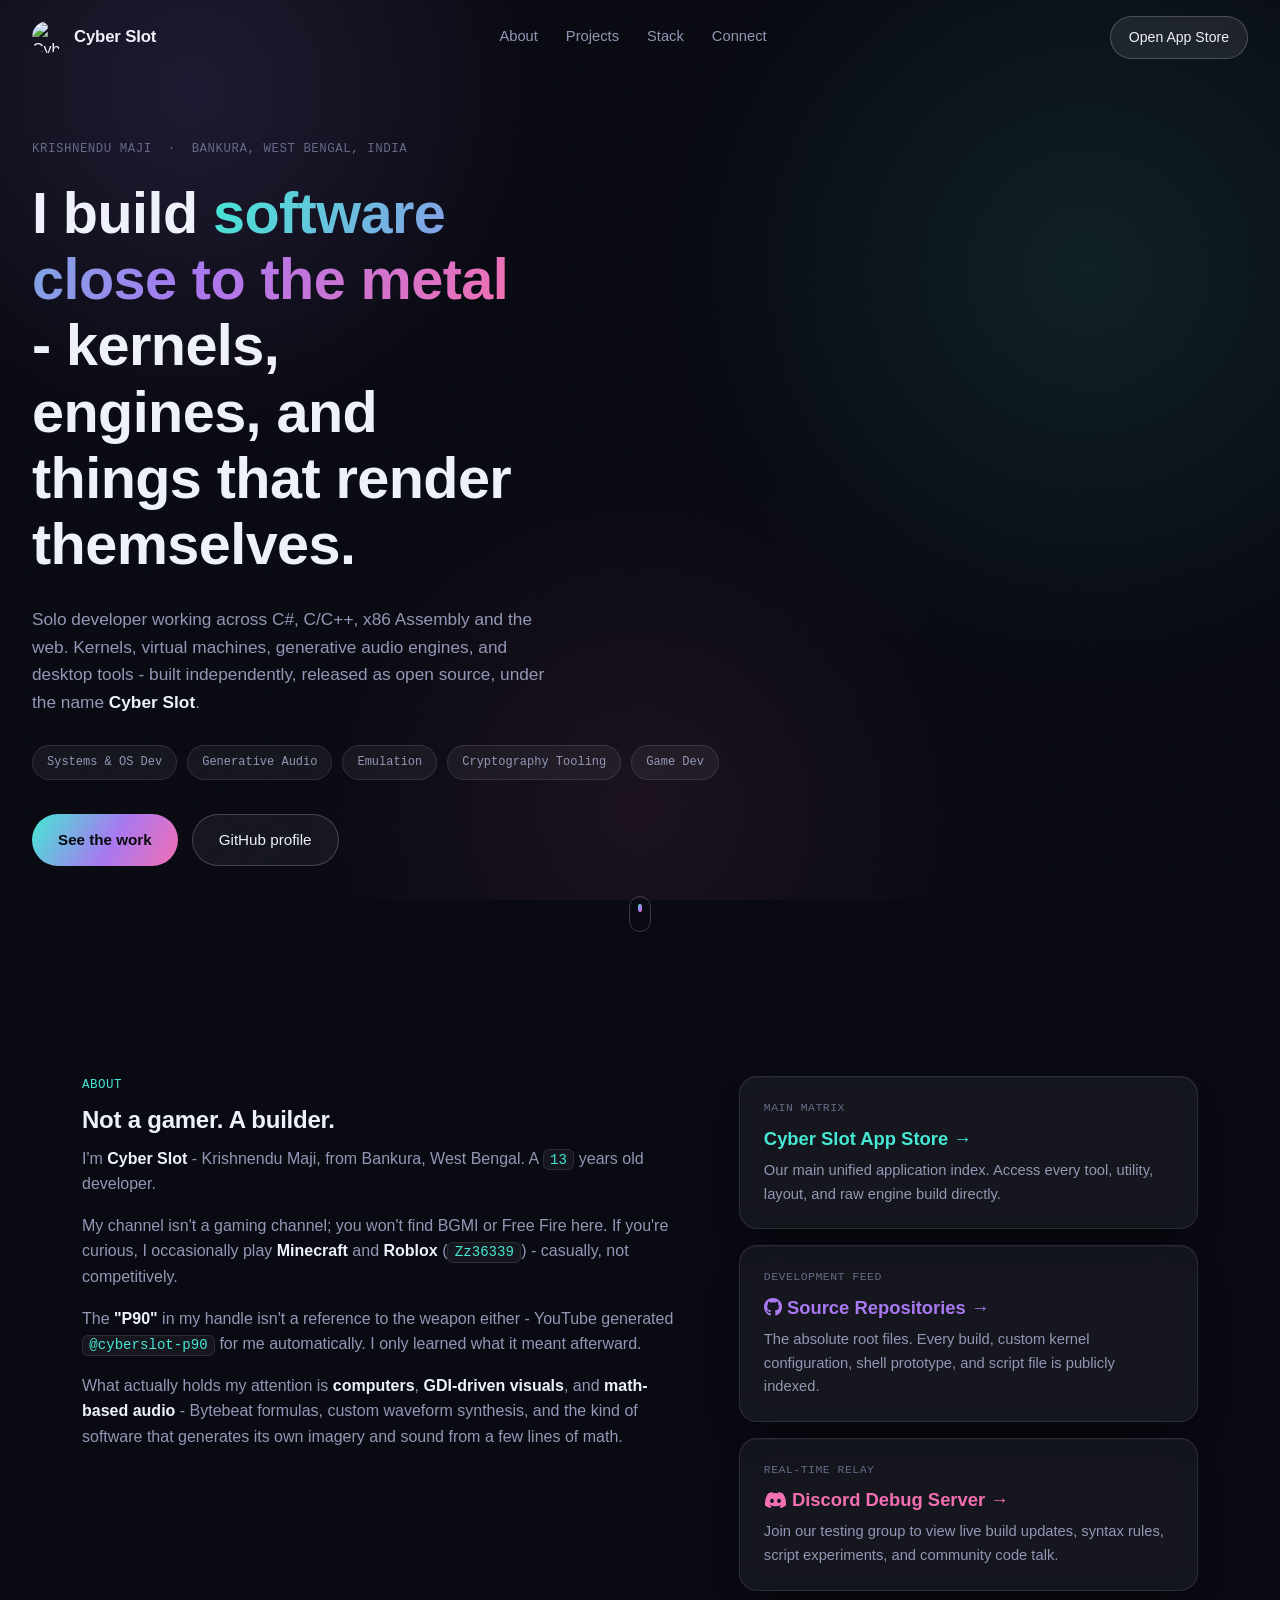
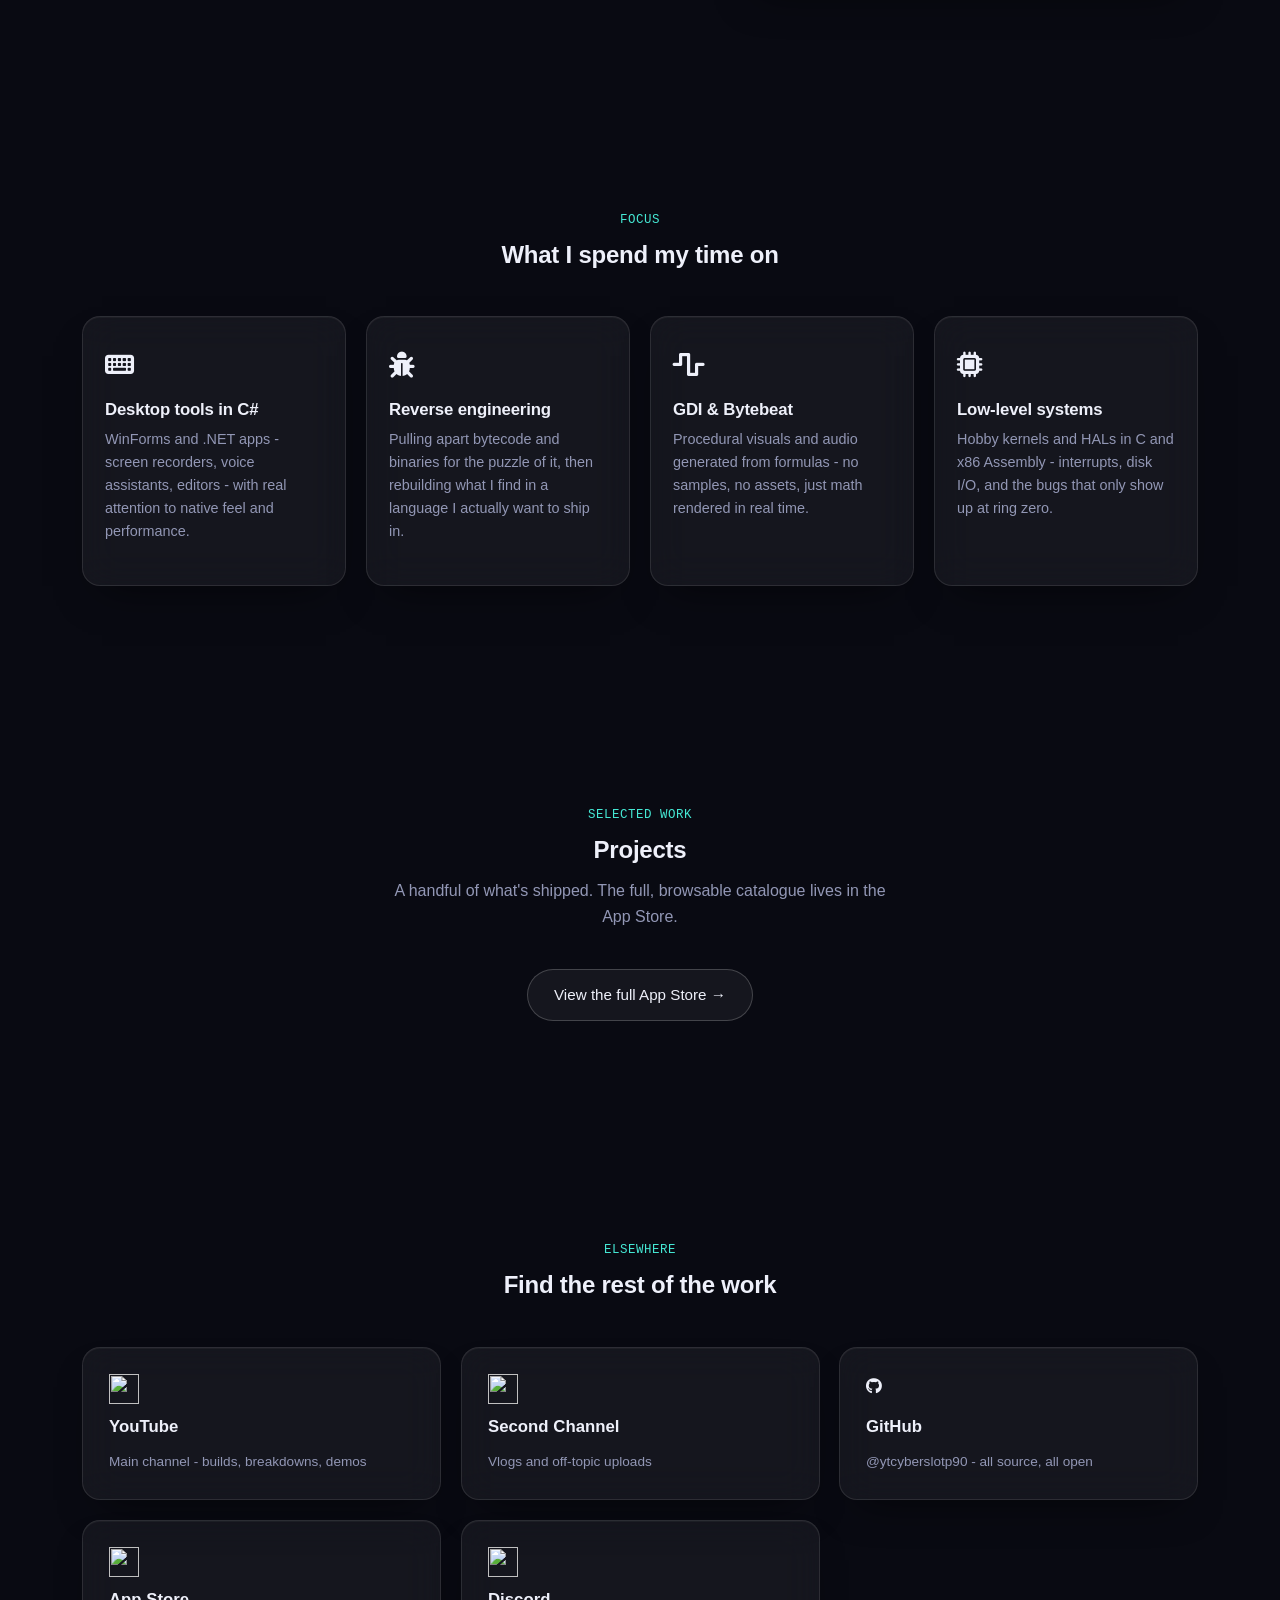
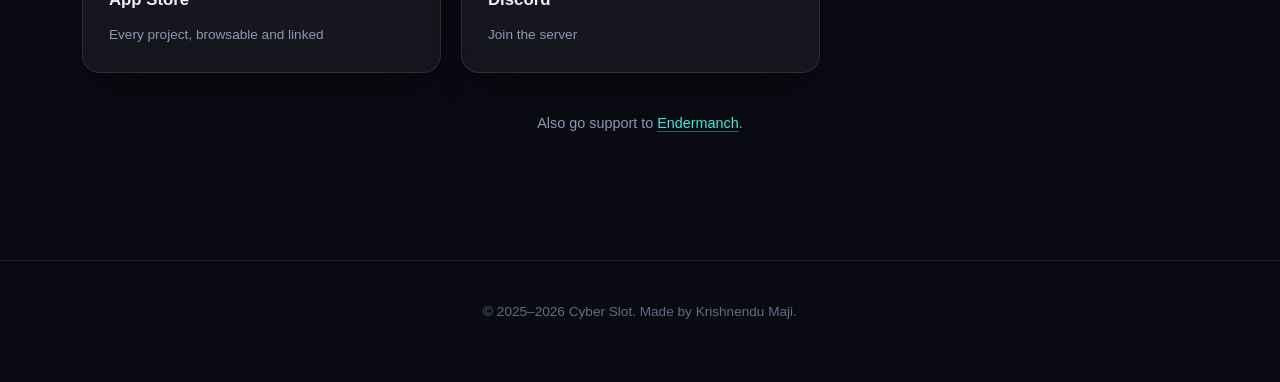
==== commit 009d5664: "Update index.html" ====
--- a/index.html
+++ b/index.html
@@ -182,7 +182,7 @@
       <a href="#connect">Connect</a>
     </nav>
 
-    <a class="nav-cta" href="https://ytcyberslotp90.github.io/appstore" target="_blank" rel="noopener noreferrer">
+    <a class="nav-cta" href="[data-uri]" target="_blank" rel="noopener noreferrer">
       Open App Store
     </a>
 
@@ -196,7 +196,7 @@
     <a href="#work">Projects</a>
     <a href="#stack">Stack</a>
     <a href="#connect">Connect</a>
-    <a href="https://ytcyberslotp90.github.io/appstore" target="_blank" rel="noopener noreferrer">App Store</a>
+    <a href="[data-uri]" target="_blank" rel="noopener noreferrer">App Store</a>
   </nav>
 
   <main id="top">
@@ -269,7 +269,7 @@
         <div class="section-aside">
           <div class="glass-card fact-card">
             <p class="fact-label">Main Matrix</p>
-            <p class="fact-title"><a href="https://ytcyberslotp90.github.io/appstore" target="_blank" style="color: var(--c-cyan); text-decoration: none;"> Cyber Slot App Store →</a></p>
+            <p class="fact-title"><a href="[data-uri]" target="_blank" style="color: var(--c-cyan); text-decoration: none;"> Cyber Slot App Store →</a></p>
             <p class="fact-body">Our main unified application index. Access every tool, utility, layout, and raw engine build directly.</p>
           </div>
 
@@ -332,7 +332,7 @@
       </p>
 
       <div class="work-more">
-        <a class="btn btn-ghost" href="https://ytcyberslotp90.github.io/appstore" target="_blank" rel="noopener noreferrer">
+        <a class="btn btn-ghost" href="[data-uri]" target="_blank" rel="noopener noreferrer">
           View the full App Store →
         </a>
       </div>
@@ -362,7 +362,7 @@
           <span class="connect-sub">@ytcyberslotp90 - all source, all open</span>
         </a>
 
-        <a class="glass-card connect-card tilt-card" href="https://ytcyberslotp90.github.io/appstore" target="_blank" rel="noopener noreferrer">
+        <a class="glass-card connect-card tilt-card" href="[data-uri]" target="_blank" rel="noopener noreferrer">
           <img class="connect-icon" src="https://avatars.githubusercontent.com/u/210217738?v=4" alt="">
           <span class="connect-title">App Store</span>
           <span class="connect-sub">Every project, browsable and linked</span>
